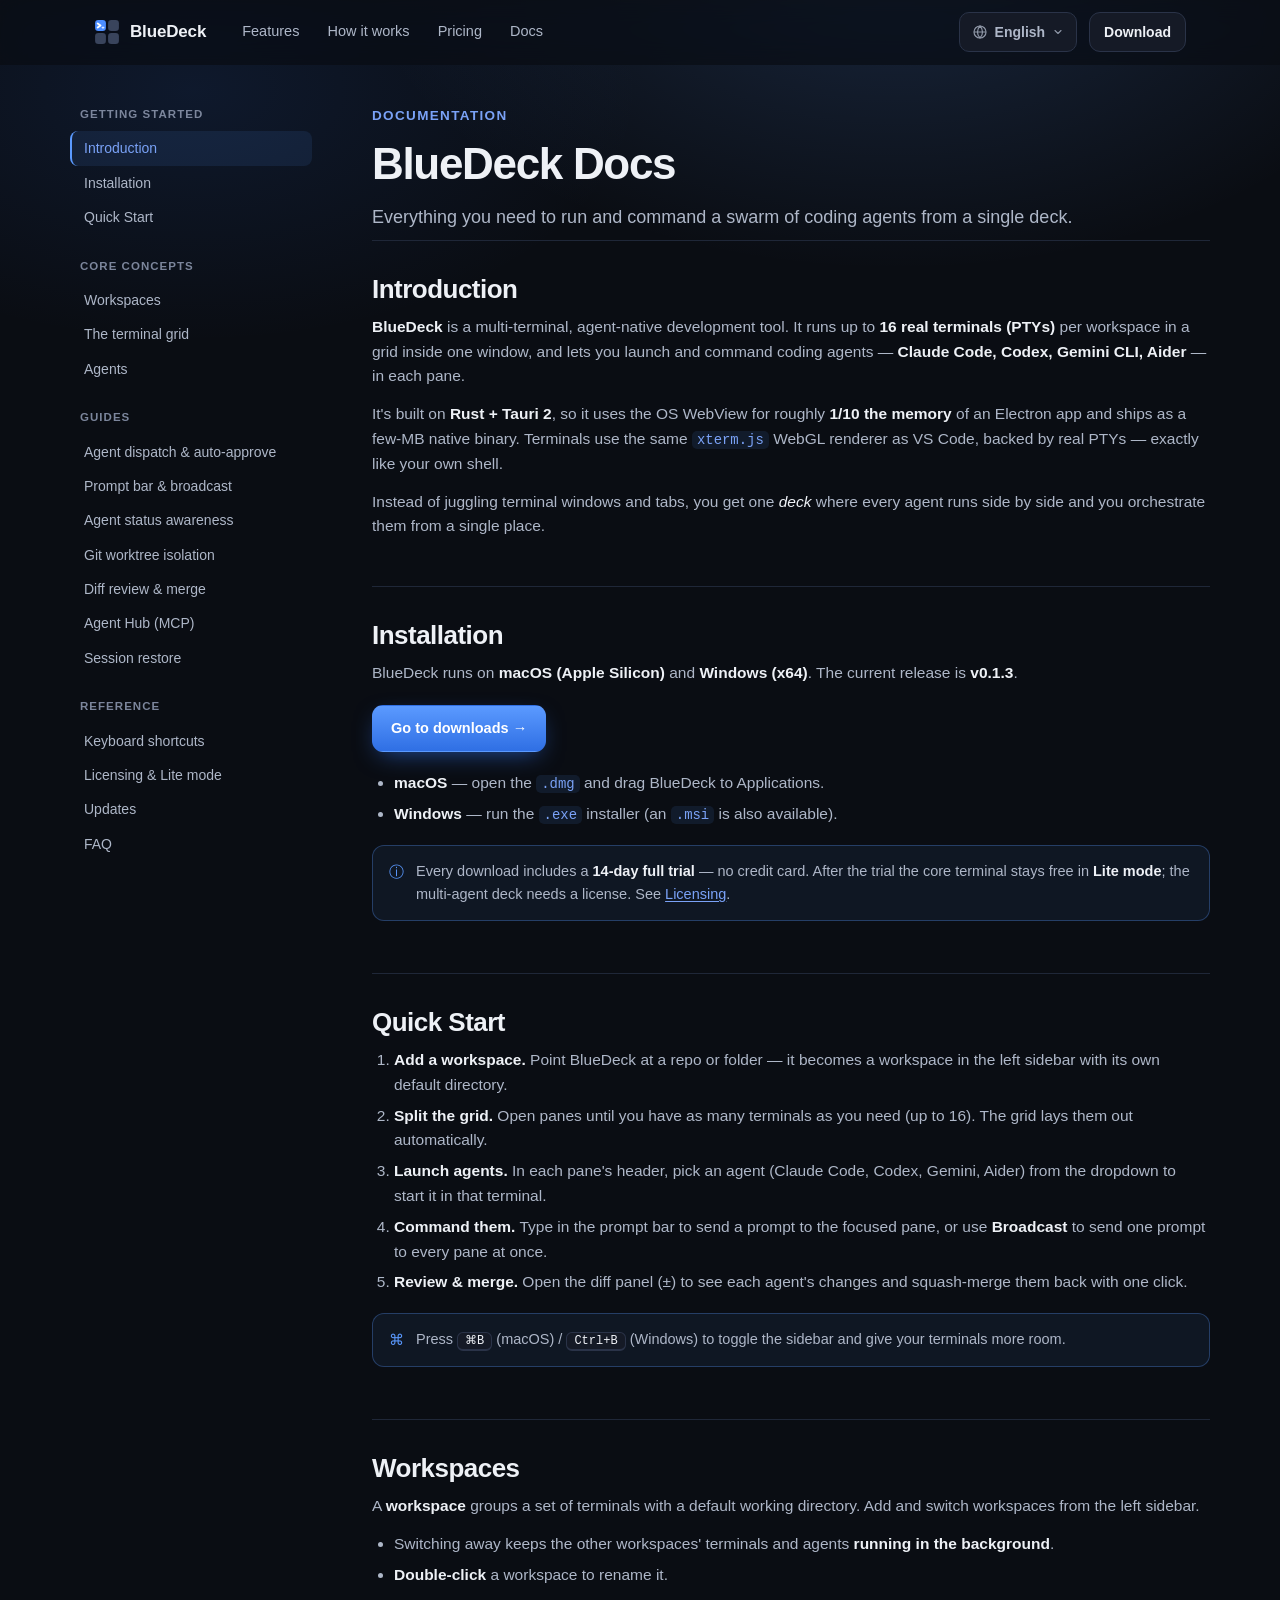
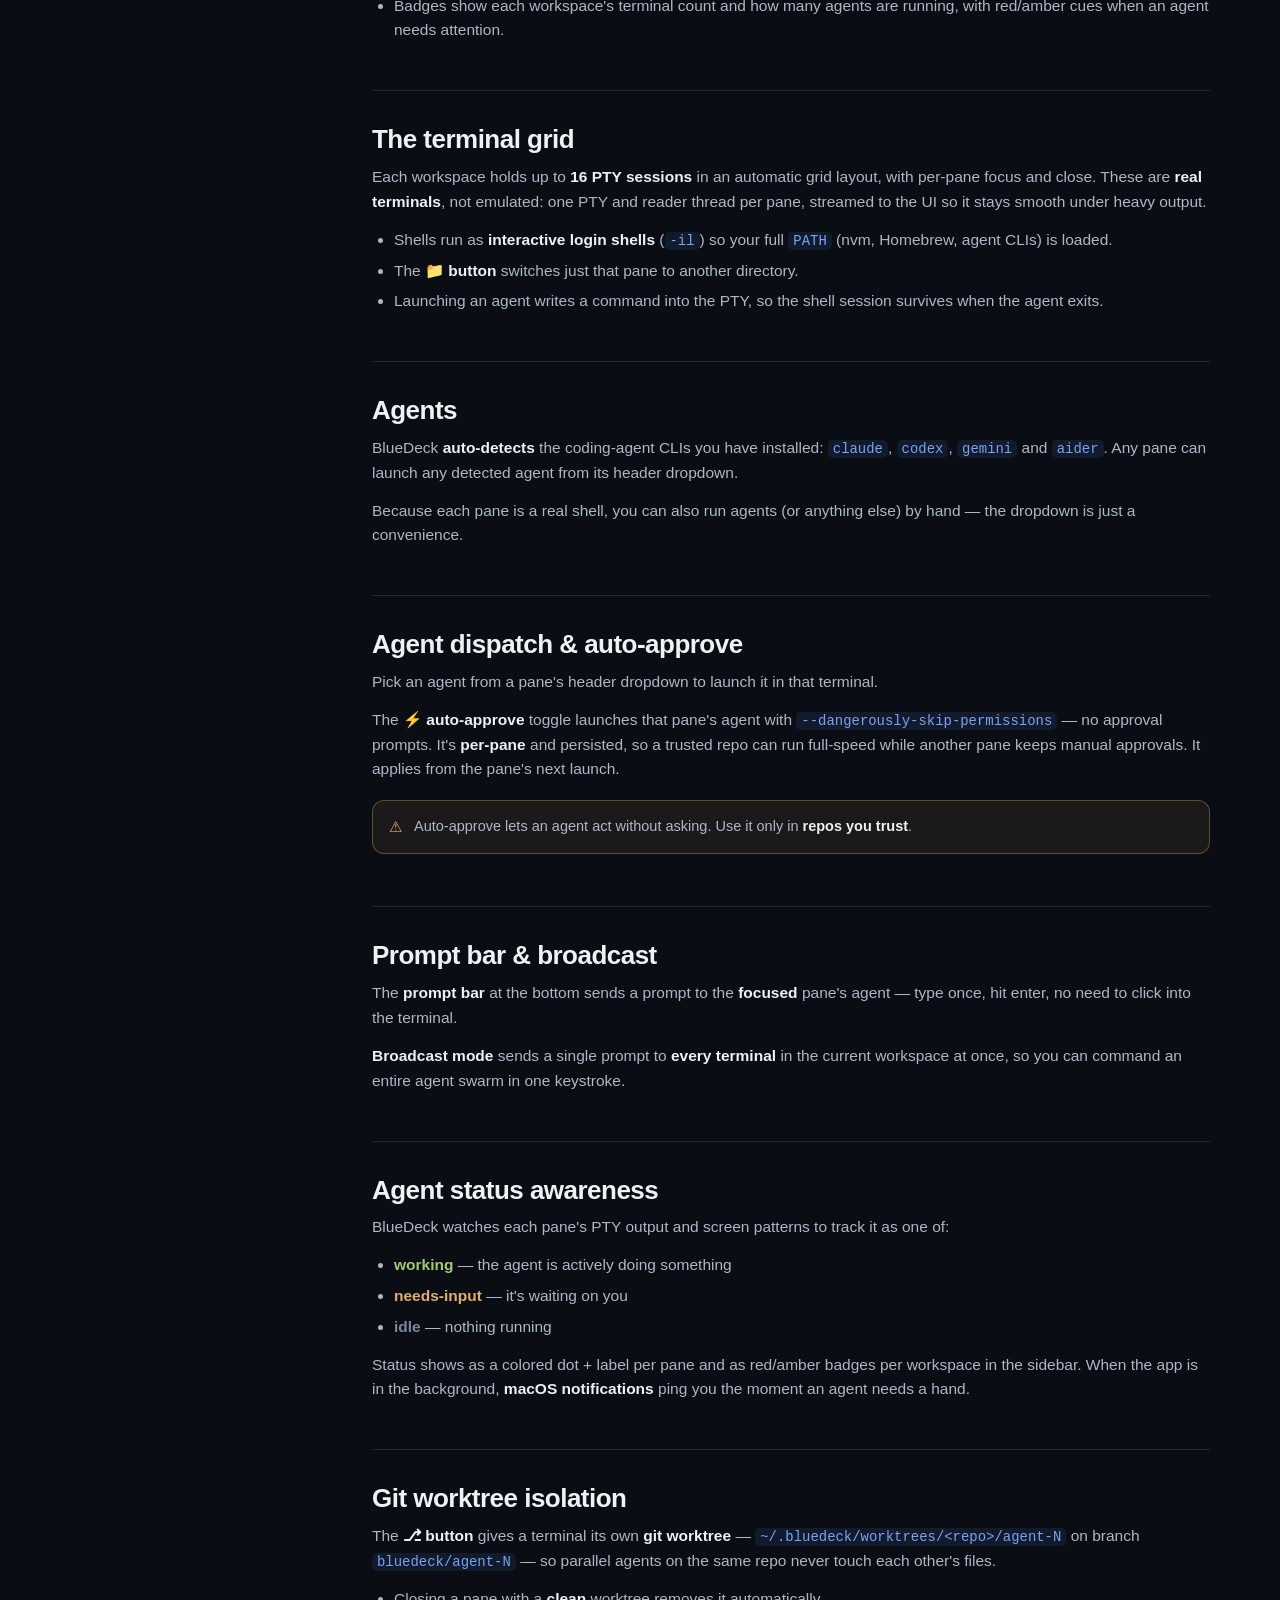
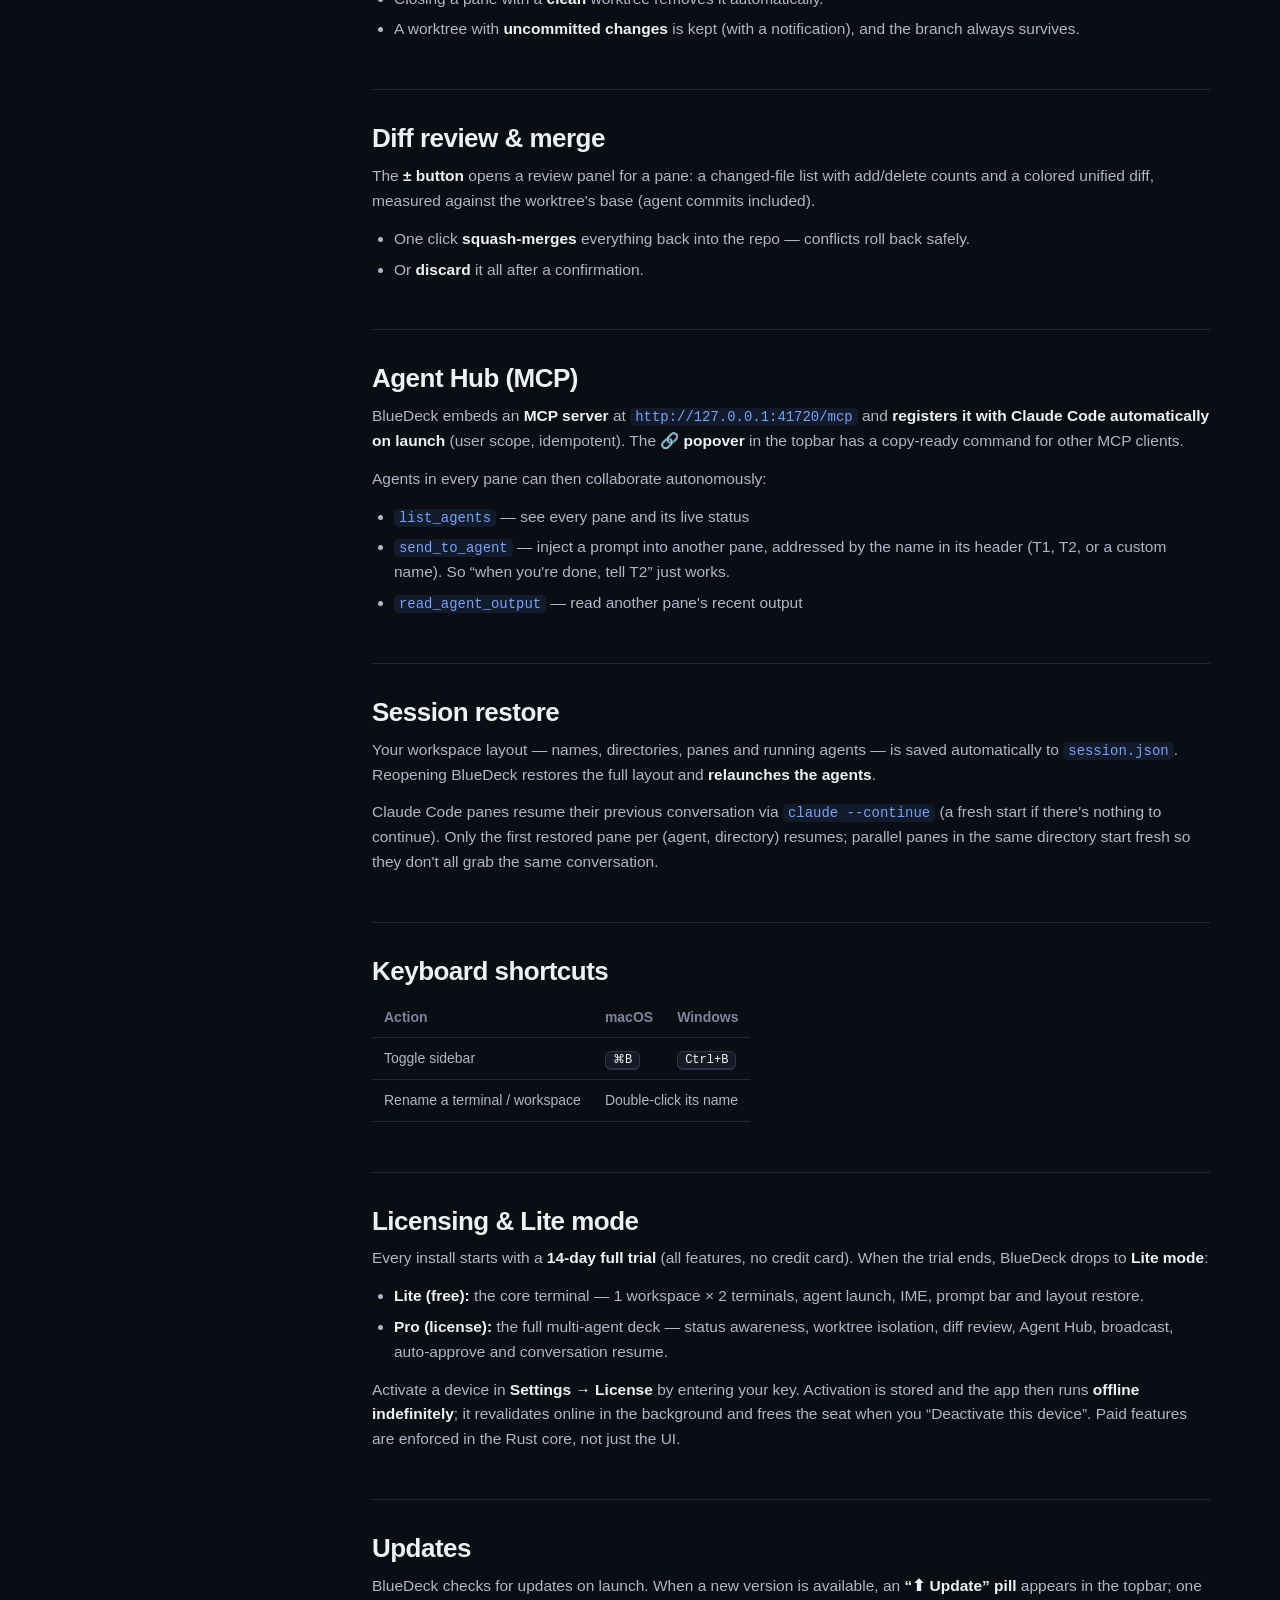
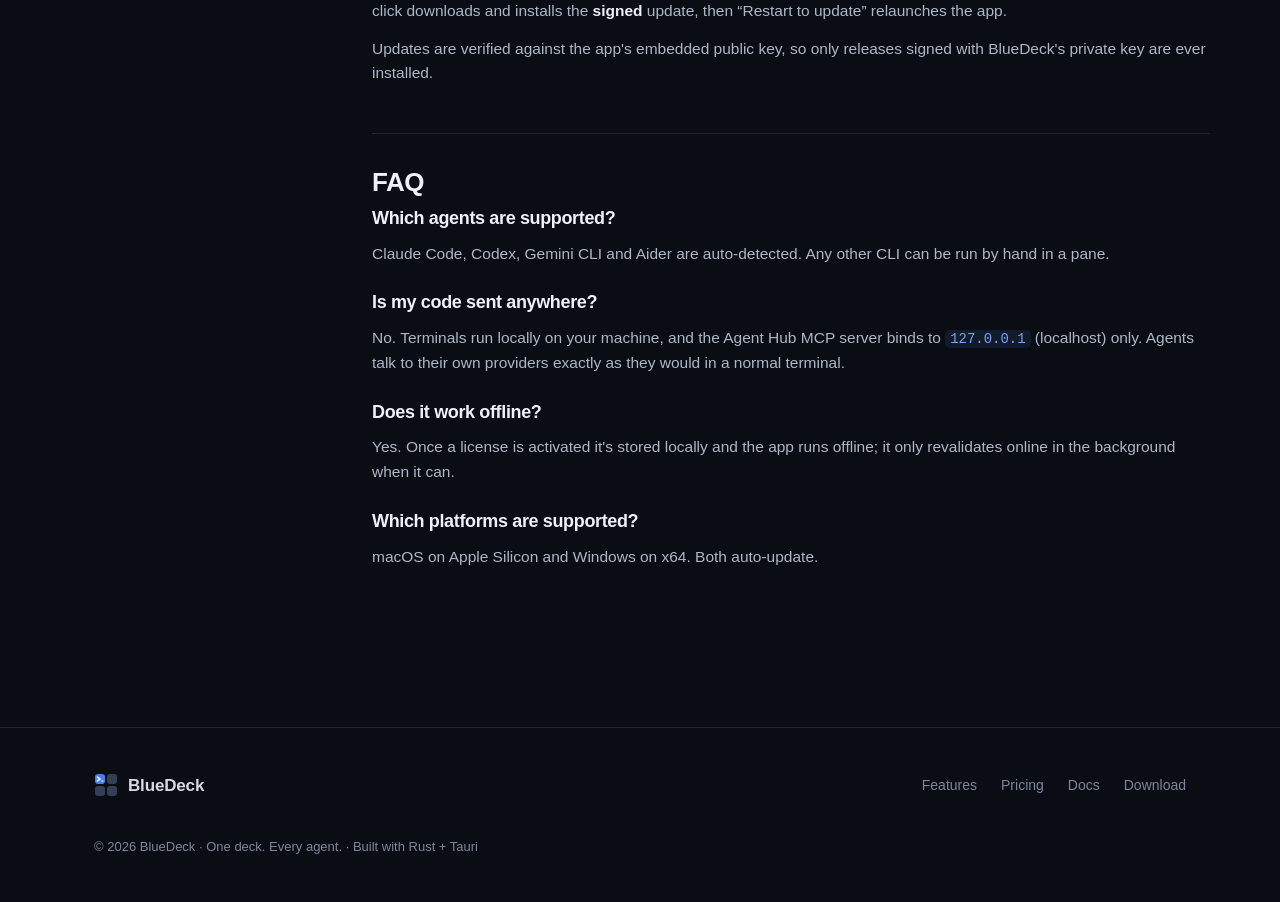
==== docs.html @ 5f0196dd "SEO + GEO: meta, Open Graph/Twitter, JSON-LD, sitemap, robots, llms.txt - Full meta on every page: c" ====
<!doctype html>
<html lang="en" data-title-key="docs.meta.title" data-desc-key="docs.meta.desc">
<head>
  <meta charset="utf-8" />
  <meta name="viewport" content="width=device-width, initial-scale=1" />
  <title>BlueDeck Docs — Install, agents, Agent Hub (MCP), worktrees & more</title>
  <meta name="description" content="BlueDeck documentation: installation, workspaces, the terminal grid, agents, Agent Hub (MCP), git worktree isolation, diff review, keyboard shortcuts, licensing and updates." />
  <meta name="keywords" content="BlueDeck docs, BlueDeck documentation, Agent Hub, MCP server, git worktree, Claude Code, Codex, Gemini CLI, Aider, terminal grid, auto-approve" />
  <meta name="robots" content="index, follow, max-image-preview:large" />
  <link rel="canonical" href="https://cslim0527.github.io/bluedeck-site/docs.html" />
  <meta name="theme-color" content="#0a0d13" />
  <link rel="icon" href="favicon.svg" type="image/svg+xml" />
  <link rel="apple-touch-icon" href="favicon.svg" />

  <!-- Open Graph -->
  <meta property="og:type" content="article" />
  <meta property="og:site_name" content="BlueDeck" />
  <meta property="og:url" content="https://cslim0527.github.io/bluedeck-site/docs.html" />
  <meta property="og:title" content="BlueDeck Documentation" />
  <meta property="og:description" content="Install BlueDeck and learn workspaces, the terminal grid, agents, Agent Hub (MCP), worktree isolation, diff review, licensing and updates." />
  <meta property="og:image" content="https://cslim0527.github.io/bluedeck-site/og.png" />
  <meta property="og:image:width" content="1200" />
  <meta property="og:image:height" content="630" />
  <meta property="og:image:alt" content="BlueDeck — One deck. Every agent." />
  <meta property="og:locale" content="en_US" />
  <meta property="og:locale:alternate" content="ko_KR" />

  <!-- Twitter -->
  <meta name="twitter:card" content="summary_large_image" />
  <meta name="twitter:title" content="BlueDeck Documentation" />
  <meta name="twitter:description" content="Install BlueDeck and learn workspaces, agents, Agent Hub (MCP), worktree isolation, diff review, licensing and updates." />
  <meta name="twitter:image" content="https://cslim0527.github.io/bluedeck-site/og.png" />

  <link rel="stylesheet" href="styles.css" />

  <script type="application/ld+json">
  {
    "@context": "https://schema.org",
    "@graph": [
      {
        "@type": "TechArticle",
        "@id": "https://cslim0527.github.io/bluedeck-site/docs.html#article",
        "headline": "BlueDeck Documentation",
        "description": "How to install and use BlueDeck: workspaces, the terminal grid, agents, Agent Hub (MCP), git worktree isolation, diff review, licensing and updates.",
        "url": "https://cslim0527.github.io/bluedeck-site/docs.html",
        "inLanguage": ["en", "ko"],
        "about": { "@type": "SoftwareApplication", "name": "BlueDeck", "operatingSystem": "macOS, Windows", "applicationCategory": "DeveloperApplication" },
        "publisher": { "@type": "Organization", "name": "BlueDeck" }
      },
      {
        "@type": "FAQPage",
        "@id": "https://cslim0527.github.io/bluedeck-site/docs.html#faq",
        "mainEntity": [
          {
            "@type": "Question",
            "name": "Which agents does BlueDeck support?",
            "acceptedAnswer": { "@type": "Answer", "text": "Claude Code, Codex, Gemini CLI and Aider are auto-detected. Any other CLI can be run by hand in a pane." }
          },
          {
            "@type": "Question",
            "name": "Is my code sent anywhere?",
            "acceptedAnswer": { "@type": "Answer", "text": "No. Terminals run locally on your machine, and the Agent Hub MCP server binds to 127.0.0.1 (localhost) only. Agents talk to their own providers exactly as they would in a normal terminal." }
          },
          {
            "@type": "Question",
            "name": "Does BlueDeck work offline?",
            "acceptedAnswer": { "@type": "Answer", "text": "Yes. Once a license is activated it is stored locally and the app runs offline; it only revalidates online in the background when it can." }
          },
          {
            "@type": "Question",
            "name": "Which platforms are supported?",
            "acceptedAnswer": { "@type": "Answer", "text": "macOS on Apple Silicon and Windows on x64. Both auto-update." }
          }
        ]
      }
    ]
  }
  </script>
</head>
<body>
  <div class="bg-glow"></div>

  <header id="hdr">
    <div class="wrap">
      <nav>
        <a class="brand" href="index.html" aria-label="BlueDeck">
          <svg width="26" height="26" viewBox="0 0 24 24" aria-hidden="true">
            <rect x="1" y="1" width="10" height="10" rx="3" fill="#4c8dff"/>
            <path d="M3.4 4.1 6 6 3.4 7.9" stroke="#fff" stroke-width="1.7" stroke-linecap="round" stroke-linejoin="round" fill="none"/>
            <rect x="7" y="7.2" width="2.6" height="1.5" rx="0.75" fill="#d9e7ff"/>
            <rect x="13" y="1" width="10" height="10" rx="3" fill="#39445c"/>
            <rect x="1" y="13" width="10" height="10" rx="3" fill="#39445c"/>
            <rect x="13" y="13" width="10" height="10" rx="3" fill="#39445c"/>
          </svg>
          <span>BlueDeck</span>
        </a>
        <div class="nav-links">
          <a href="index.html#features" data-i18n="nav.features">Features</a>
          <a href="index.html#how" data-i18n="nav.how">How it works</a>
          <a href="index.html#pricing" data-i18n="nav.pricing">Pricing</a>
          <a href="docs.html" data-i18n="nav.docs">Docs</a>
        </div>
        <div class="nav-cta">
          <div class="lang" id="lang">
            <button class="lang-btn" id="langBtn" aria-haspopup="true" aria-expanded="false">
              <svg width="16" height="16" viewBox="0 0 24 24" fill="none"><circle cx="12" cy="12" r="9" stroke="currentColor" stroke-width="1.8"/><path d="M3 12h18M12 3c2.5 2.5 3.8 5.6 3.8 9s-1.3 6.5-3.8 9c-2.5-2.5-3.8-5.6-3.8-9S9.5 5.5 12 3z" stroke="currentColor" stroke-width="1.8"/></svg>
              <span id="langLabel">English</span>
              <svg class="chev" width="12" height="12" viewBox="0 0 24 24" fill="none"><path d="M6 9l6 6 6-6" stroke="currentColor" stroke-width="2.2" stroke-linecap="round" stroke-linejoin="round"/></svg>
            </button>
            <div class="lang-menu" role="menu" id="langMenu">
              <button data-lang="en" role="menuitem">English <svg class="tick" width="15" height="15" viewBox="0 0 24 24" fill="none"><path d="M5 13l4 4L19 7" stroke="currentColor" stroke-width="2.5" stroke-linecap="round" stroke-linejoin="round"/></svg></button>
              <button data-lang="ko" role="menuitem">한국어 <svg class="tick" width="15" height="15" viewBox="0 0 24 24" fill="none"><path d="M5 13l4 4L19 7" stroke="currentColor" stroke-width="2.5" stroke-linecap="round" stroke-linejoin="round"/></svg></button>
            </div>
          </div>
          <a class="btn btn-ghost btn-sm" href="download.html" data-i18n="nav.download">Download</a>
        </div>
      </nav>
    </div>
  </header>

  <main>
    <div class="wrap docs">
      <!-- SIDEBAR -->
      <aside class="docs-side">
        <div class="grp">
          <div class="grp-t" data-i18n="docs.g.start">Getting Started</div>
          <ul>
            <li><a href="#introduction" data-i18n="docs.intro.t">Introduction</a></li>
            <li><a href="#installation" data-i18n="docs.install.t">Installation</a></li>
            <li><a href="#quickstart" data-i18n="docs.quick.t">Quick Start</a></li>
          </ul>
        </div>
        <div class="grp">
          <div class="grp-t" data-i18n="docs.g.concepts">Core Concepts</div>
          <ul>
            <li><a href="#workspaces" data-i18n="docs.ws.t">Workspaces</a></li>
            <li><a href="#grid" data-i18n="docs.grid.t">The terminal grid</a></li>
            <li><a href="#agents" data-i18n="docs.agents.t">Agents</a></li>
          </ul>
        </div>
        <div class="grp">
          <div class="grp-t" data-i18n="docs.g.guides">Guides</div>
          <ul>
            <li><a href="#dispatch" data-i18n="docs.dispatch.t">Agent dispatch & auto-approve</a></li>
            <li><a href="#prompt" data-i18n="docs.prompt.t">Prompt bar & broadcast</a></li>
            <li><a href="#status" data-i18n="docs.status.t">Agent status awareness</a></li>
            <li><a href="#worktree" data-i18n="docs.worktree.t">Git worktree isolation</a></li>
            <li><a href="#diff" data-i18n="docs.diff.t">Diff review & merge</a></li>
            <li><a href="#hub" data-i18n="docs.hub.t">Agent Hub (MCP)</a></li>
            <li><a href="#session" data-i18n="docs.session.t">Session restore</a></li>
          </ul>
        </div>
        <div class="grp">
          <div class="grp-t" data-i18n="docs.g.reference">Reference</div>
          <ul>
            <li><a href="#shortcuts" data-i18n="docs.shortcuts.t">Keyboard shortcuts</a></li>
            <li><a href="#licensing" data-i18n="docs.license.t">Licensing & Lite mode</a></li>
            <li><a href="#updates" data-i18n="docs.updates.t">Updates</a></li>
            <li><a href="#faq" data-i18n="docs.faq.t">FAQ</a></li>
          </ul>
        </div>
      </aside>

      <!-- CONTENT -->
      <div class="docs-main">
        <div class="docs-hero">
          <div class="eyebrow" data-i18n="docs.hero.eyebrow">Documentation</div>
          <h1 data-i18n="docs.hero.t">BlueDeck Docs</h1>
          <p data-i18n="docs.hero.p">Everything you need to run and command a swarm of coding agents from a single deck.</p>
        </div>

        <section class="doc-sec" id="introduction">
          <h2 data-i18n="docs.intro.t">Introduction</h2>
          <div class="doc-body" data-i18n="docs.intro.b"><p><b>BlueDeck</b> is a multi-terminal, agent-native development tool. It runs up to <b>16 real terminals (PTYs)</b> per workspace in a grid inside one window, and lets you launch and command coding agents — <b>Claude Code, Codex, Gemini CLI, Aider</b> — in each pane.</p><p>It's built on <b>Rust + Tauri 2</b>, so it uses the OS WebView for roughly <b>1/10 the memory</b> of an Electron app and ships as a few-MB native binary. Terminals use the same <code>xterm.js</code> WebGL renderer as VS Code, backed by real PTYs — exactly like your own shell.</p><p>Instead of juggling terminal windows and tabs, you get one <em>deck</em> where every agent runs side by side and you orchestrate them from a single place.</p></div>
        </section>
        <section class="doc-sec" id="installation">
          <h2 data-i18n="docs.install.t">Installation</h2>
          <div class="doc-body" data-i18n="docs.install.b"><p>BlueDeck runs on <b>macOS (Apple Silicon)</b> and <b>Windows (x64)</b>. The current release is <b><span class='js-version'>v0.1.3</span></b>.</p><p><a class='btn btn-primary' href='download.html'>Go to downloads →</a></p><ul><li><b>macOS</b> — open the <code>.dmg</code> and drag BlueDeck to Applications.</li><li><b>Windows</b> — run the <code>.exe</code> installer (an <code>.msi</code> is also available).</li></ul><div class='callout'><span class='ci'>ⓘ</span><span>Every download includes a <b>14-day full trial</b> — no credit card. After the trial the core terminal stays free in <b>Lite mode</b>; the multi-agent deck needs a license. See <a href='#licensing'>Licensing</a>.</span></div></div>
        </section>
        <section class="doc-sec" id="quickstart">
          <h2 data-i18n="docs.quick.t">Quick Start</h2>
          <div class="doc-body" data-i18n="docs.quick.b"><ol><li><b>Add a workspace.</b> Point BlueDeck at a repo or folder — it becomes a workspace in the left sidebar with its own default directory.</li><li><b>Split the grid.</b> Open panes until you have as many terminals as you need (up to 16). The grid lays them out automatically.</li><li><b>Launch agents.</b> In each pane's header, pick an agent (Claude Code, Codex, Gemini, Aider) from the dropdown to start it in that terminal.</li><li><b>Command them.</b> Type in the prompt bar to send a prompt to the focused pane, or use <b>Broadcast</b> to send one prompt to every pane at once.</li><li><b>Review &amp; merge.</b> Open the diff panel (±) to see each agent's changes and squash-merge them back with one click.</li></ol><div class='callout'><span class='ci'>⌘</span><span>Press <kbd>⌘B</kbd> (macOS) / <kbd>Ctrl+B</kbd> (Windows) to toggle the sidebar and give your terminals more room.</span></div></div>
        </section>

        <section class="doc-sec" id="workspaces">
          <h2 data-i18n="docs.ws.t">Workspaces</h2>
          <div class="doc-body" data-i18n="docs.ws.b"><p>A <b>workspace</b> groups a set of terminals with a default working directory. Add and switch workspaces from the left sidebar.</p><ul><li>Switching away keeps the other workspaces' terminals and agents <b>running in the background</b>.</li><li><b>Double-click</b> a workspace to rename it.</li><li>Badges show each workspace's terminal count and how many agents are running, with red/amber cues when an agent needs attention.</li></ul></div>
        </section>
        <section class="doc-sec" id="grid">
          <h2 data-i18n="docs.grid.t">The terminal grid</h2>
          <div class="doc-body" data-i18n="docs.grid.b"><p>Each workspace holds up to <b>16 PTY sessions</b> in an automatic grid layout, with per-pane focus and close. These are <b>real terminals</b>, not emulated: one PTY and reader thread per pane, streamed to the UI so it stays smooth under heavy output.</p><ul><li>Shells run as <b>interactive login shells</b> (<code>-il</code>) so your full <code>PATH</code> (nvm, Homebrew, agent CLIs) is loaded.</li><li>The <b>📁 button</b> switches just that pane to another directory.</li><li>Launching an agent writes a command into the PTY, so the shell session survives when the agent exits.</li></ul></div>
        </section>
        <section class="doc-sec" id="agents">
          <h2 data-i18n="docs.agents.t">Agents</h2>
          <div class="doc-body" data-i18n="docs.agents.b"><p>BlueDeck <b>auto-detects</b> the coding-agent CLIs you have installed: <code>claude</code>, <code>codex</code>, <code>gemini</code> and <code>aider</code>. Any pane can launch any detected agent from its header dropdown.</p><p>Because each pane is a real shell, you can also run agents (or anything else) by hand — the dropdown is just a convenience.</p></div>
        </section>

        <section class="doc-sec" id="dispatch">
          <h2 data-i18n="docs.dispatch.t">Agent dispatch & auto-approve</h2>
          <div class="doc-body" data-i18n="docs.dispatch.b"><p>Pick an agent from a pane's header dropdown to launch it in that terminal.</p><p>The <b>⚡ auto-approve</b> toggle launches that pane's agent with <code>--dangerously-skip-permissions</code> — no approval prompts. It's <b>per-pane</b> and persisted, so a trusted repo can run full-speed while another pane keeps manual approvals. It applies from the pane's next launch.</p><div class='callout warn'><span class='ci'>⚠</span><span>Auto-approve lets an agent act without asking. Use it only in <b>repos you trust</b>.</span></div></div>
        </section>
        <section class="doc-sec" id="prompt">
          <h2 data-i18n="docs.prompt.t">Prompt bar & broadcast</h2>
          <div class="doc-body" data-i18n="docs.prompt.b"><p>The <b>prompt bar</b> at the bottom sends a prompt to the <b>focused</b> pane's agent — type once, hit enter, no need to click into the terminal.</p><p><b>Broadcast mode</b> sends a single prompt to <b>every terminal</b> in the current workspace at once, so you can command an entire agent swarm in one keystroke.</p></div>
        </section>
        <section class="doc-sec" id="status">
          <h2 data-i18n="docs.status.t">Agent status awareness</h2>
          <div class="doc-body" data-i18n="docs.status.b"><p>BlueDeck watches each pane's PTY output and screen patterns to track it as one of:</p><ul><li><b style='color:var(--green)'>working</b> — the agent is actively doing something</li><li><b style='color:var(--amber)'>needs-input</b> — it's waiting on you</li><li><b style='color:var(--ink-3)'>idle</b> — nothing running</li></ul><p>Status shows as a colored dot + label per pane and as red/amber badges per workspace in the sidebar. When the app is in the background, <b>macOS notifications</b> ping you the moment an agent needs a hand.</p></div>
        </section>
        <section class="doc-sec" id="worktree">
          <h2 data-i18n="docs.worktree.t">Git worktree isolation</h2>
          <div class="doc-body" data-i18n="docs.worktree.b"><p>The <b>⎇ button</b> gives a terminal its own <b>git worktree</b> — <code>~/.bluedeck/worktrees/&lt;repo&gt;/agent-N</code> on branch <code>bluedeck/agent-N</code> — so parallel agents on the same repo never touch each other's files.</p><ul><li>Closing a pane with a <b>clean</b> worktree removes it automatically.</li><li>A worktree with <b>uncommitted changes</b> is kept (with a notification), and the branch always survives.</li></ul></div>
        </section>
        <section class="doc-sec" id="diff">
          <h2 data-i18n="docs.diff.t">Diff review & merge</h2>
          <div class="doc-body" data-i18n="docs.diff.b"><p>The <b>± button</b> opens a review panel for a pane: a changed-file list with add/delete counts and a colored unified diff, measured against the worktree's base (agent commits included).</p><ul><li>One click <b>squash-merges</b> everything back into the repo — conflicts roll back safely.</li><li>Or <b>discard</b> it all after a confirmation.</li></ul></div>
        </section>
        <section class="doc-sec" id="hub">
          <h2 data-i18n="docs.hub.t">Agent Hub (MCP)</h2>
          <div class="doc-body" data-i18n="docs.hub.b"><p>BlueDeck embeds an <b>MCP server</b> at <code>http://127.0.0.1:41720/mcp</code> and <b>registers it with Claude Code automatically on launch</b> (user scope, idempotent). The <b>🔗 popover</b> in the topbar has a copy-ready command for other MCP clients.</p><p>Agents in every pane can then collaborate autonomously:</p><ul><li><code>list_agents</code> — see every pane and its live status</li><li><code>send_to_agent</code> — inject a prompt into another pane, addressed by the name in its header (T1, T2, or a custom name). So &ldquo;when you're done, tell T2&rdquo; just works.</li><li><code>read_agent_output</code> — read another pane's recent output</li></ul></div>
        </section>
        <section class="doc-sec" id="session">
          <h2 data-i18n="docs.session.t">Session restore</h2>
          <div class="doc-body" data-i18n="docs.session.b"><p>Your workspace layout — names, directories, panes and running agents — is saved automatically to <code>session.json</code>. Reopening BlueDeck restores the full layout and <b>relaunches the agents</b>.</p><p>Claude Code panes resume their previous conversation via <code>claude --continue</code> (a fresh start if there's nothing to continue). Only the first restored pane per (agent, directory) resumes; parallel panes in the same directory start fresh so they don't all grab the same conversation.</p></div>
        </section>

        <section class="doc-sec" id="shortcuts">
          <h2 data-i18n="docs.shortcuts.t">Keyboard shortcuts</h2>
          <div class="doc-body" data-i18n="docs.shortcuts.b"><table><thead><tr><th>Action</th><th>macOS</th><th>Windows</th></tr></thead><tbody><tr><td>Toggle sidebar</td><td><kbd>⌘B</kbd></td><td><kbd>Ctrl+B</kbd></td></tr><tr><td>Rename a terminal / workspace</td><td colspan='2'>Double-click its name</td></tr></tbody></table></div>
        </section>
        <section class="doc-sec" id="licensing">
          <h2 data-i18n="docs.license.t">Licensing & Lite mode</h2>
          <div class="doc-body" data-i18n="docs.license.b"><p>Every install starts with a <b>14-day full trial</b> (all features, no credit card). When the trial ends, BlueDeck drops to <b>Lite mode</b>:</p><ul><li><b>Lite (free):</b> the core terminal — 1 workspace × 2 terminals, agent launch, IME, prompt bar and layout restore.</li><li><b>Pro (license):</b> the full multi-agent deck — status awareness, worktree isolation, diff review, Agent Hub, broadcast, auto-approve and conversation resume.</li></ul><p>Activate a device in <b>Settings → License</b> by entering your key. Activation is stored and the app then runs <b>offline indefinitely</b>; it revalidates online in the background and frees the seat when you &ldquo;Deactivate this device&rdquo;. Paid features are enforced in the Rust core, not just the UI.</p></div>
        </section>
        <section class="doc-sec" id="updates">
          <h2 data-i18n="docs.updates.t">Updates</h2>
          <div class="doc-body" data-i18n="docs.updates.b"><p>BlueDeck checks for updates on launch. When a new version is available, an <b>&ldquo;⬆ Update&rdquo; pill</b> appears in the topbar; one click downloads and installs the <b>signed</b> update, then &ldquo;Restart to update&rdquo; relaunches the app.</p><p>Updates are verified against the app's embedded public key, so only releases signed with BlueDeck's private key are ever installed.</p></div>
        </section>
        <section class="doc-sec" id="faq">
          <h2 data-i18n="docs.faq.t">FAQ</h2>
          <div class="doc-body" data-i18n="docs.faq.b"><h3>Which agents are supported?</h3><p>Claude Code, Codex, Gemini CLI and Aider are auto-detected. Any other CLI can be run by hand in a pane.</p><h3>Is my code sent anywhere?</h3><p>No. Terminals run locally on your machine, and the Agent Hub MCP server binds to <code>127.0.0.1</code> (localhost) only. Agents talk to their own providers exactly as they would in a normal terminal.</p><h3>Does it work offline?</h3><p>Yes. Once a license is activated it's stored locally and the app runs offline; it only revalidates online in the background when it can.</p><h3>Which platforms are supported?</h3><p>macOS on Apple Silicon and Windows on x64. Both auto-update.</p></div>
        </section>
      </div>
    </div>
  </main>

  <footer>
    <div class="wrap">
      <div class="foot">
        <a class="brand" href="index.html">
          <svg width="24" height="24" viewBox="0 0 24 24" aria-hidden="true">
            <rect x="1" y="1" width="10" height="10" rx="3" fill="#4c8dff"/>
            <path d="M3.4 4.1 6 6 3.4 7.9" stroke="#fff" stroke-width="1.7" stroke-linecap="round" stroke-linejoin="round" fill="none"/>
            <rect x="7" y="7.2" width="2.6" height="1.5" rx="0.75" fill="#d9e7ff"/>
            <rect x="13" y="1" width="10" height="10" rx="3" fill="#39445c"/>
            <rect x="1" y="13" width="10" height="10" rx="3" fill="#39445c"/>
            <rect x="13" y="13" width="10" height="10" rx="3" fill="#39445c"/>
          </svg>
          <span>BlueDeck</span>
        </a>
        <div class="foot-links">
          <a href="index.html#features" data-i18n="nav.features">Features</a>
          <a href="index.html#pricing" data-i18n="nav.pricing">Pricing</a>
          <a href="docs.html" data-i18n="nav.docs">Docs</a>
          <a href="download.html" data-i18n="nav.download">Download</a>
        </div>
        <div class="foot-copy">© 2026 BlueDeck · One deck. Every agent. · Built with Rust + Tauri</div>
      </div>
    </div>
  </footer>

  <script src="docs-i18n.js"></script>
  <script src="i18n.js"></script>
  <script src="release.js"></script>
  <script src="docs.js"></script>
</body>
</html>
---- styles.css ----
:root {
  --bg: #0a0d13;
  --bg-2: #0d1017;
  --panel: #10141d;
  --panel-2: #151a26;
  --line: #1f2738;
  --line-2: #2a3348;
  --ink: #eef1f6;
  --ink-2: #aeb7c8;
  --ink-3: #7c869c;
  --blue: #5b9aff;
  --blue-2: #2f6fe4;
  --blue-ink: #7aa2f7;
  --green: #9ece6a;
  --amber: #e0af68;
  --red: #f7768e;
  --radius: 16px;
  --maxw: 1140px;
  --shadow: 0 24px 60px -20px rgba(0,0,0,.7);
  --font: -apple-system, BlinkMacSystemFont, "Segoe UI", Roboto, "Helvetica Neue", "Apple SD Gothic Neo", "Malgun Gothic", sans-serif;
  --mono: ui-monospace, SFMono-Regular, "SF Mono", Menlo, Consolas, "Liberation Mono", monospace;
}
* { box-sizing: border-box; }
html { scroll-behavior: smooth; }
body {
  margin: 0;
  font-family: var(--font);
  color: var(--ink);
  background: var(--bg);
  line-height: 1.6;
  -webkit-font-smoothing: antialiased;
  text-rendering: optimizeLegibility;
  overflow-x: hidden;
}
a { color: inherit; text-decoration: none; }
h1, h2, h3 { line-height: 1.15; letter-spacing: -0.02em; margin: 0; font-weight: 700; }
p { margin: 0; }
.wrap { max-width: var(--maxw); margin: 0 auto; padding: 0 24px; }

/* ── background glow ── */
.bg-glow {
  position: fixed; inset: 0; z-index: -1; pointer-events: none;
  background:
    radial-gradient(60% 50% at 70% -5%, rgba(91,154,255,.18), transparent 70%),
    radial-gradient(50% 40% at 15% 10%, rgba(47,111,228,.12), transparent 70%),
    var(--bg);
}

/* ── nav ── */
header {
  position: sticky; top: 0; z-index: 50;
  backdrop-filter: saturate(150%) blur(12px);
  background: rgba(10,13,19,.72);
  border-bottom: 1px solid transparent;
  transition: border-color .3s;
}
header.scrolled { border-bottom-color: var(--line); }
nav { display: flex; align-items: center; gap: 24px; height: 64px; }
.brand { display: flex; align-items: center; gap: 10px; font-weight: 700; letter-spacing: -.01em; }
.brand span { font-size: 17px; }
.nav-links { display: flex; gap: 28px; margin-left: 12px; }
.nav-links a { color: var(--ink-2); font-size: 14.5px; font-weight: 500; transition: color .2s; }
.nav-links a:hover { color: var(--ink); }
.nav-cta { margin-left: auto; display: flex; align-items: center; gap: 12px; }

/* ── language switcher ── */
.lang { position: relative; }
.lang-btn {
  display: inline-flex; align-items: center; gap: 7px;
  padding: 8px 12px; border-radius: 10px; cursor: pointer;
  background: var(--panel-2); border: 1px solid var(--line-2);
  color: var(--ink-2); font: inherit; font-size: 14px; font-weight: 600;
  transition: border-color .2s, color .2s;
}
.lang-btn:hover { border-color: var(--blue); color: var(--ink); }
.lang-btn svg { opacity: .8; }
.lang-btn .chev { transition: transform .2s; }
.lang.open .lang-btn .chev { transform: rotate(180deg); }
.lang-menu {
  position: absolute; right: 0; top: calc(100% + 8px);
  background: var(--panel-2); border: 1px solid var(--line-2); border-radius: 12px;
  padding: 6px; min-width: 148px; box-shadow: var(--shadow);
  display: none; flex-direction: column; gap: 2px; z-index: 60;
}
.lang.open .lang-menu { display: flex; }
.lang-menu button {
  display: flex; align-items: center; gap: 9px; width: 100%;
  padding: 9px 11px; border-radius: 8px; cursor: pointer;
  background: transparent; border: 0; color: var(--ink-2);
  font: inherit; font-size: 14px; text-align: left; transition: background .15s, color .15s;
}
.lang-menu button:hover { background: rgba(91,154,255,.1); color: var(--ink); }
.lang-menu button[aria-current="true"] { color: var(--blue-ink); font-weight: 600; }
.lang-menu button .tick { margin-left: auto; opacity: 0; }
.lang-menu button[aria-current="true"] .tick { opacity: 1; }

.btn {
  display: inline-flex; align-items: center; gap: 8px;
  padding: 11px 18px; border-radius: 11px;
  font-weight: 600; font-size: 14.5px; cursor: pointer;
  border: 1px solid transparent; transition: transform .15s, background .2s, border-color .2s;
  white-space: nowrap;
}
.btn:active { transform: translateY(1px); }
.btn-primary {
  background: linear-gradient(180deg, var(--blue), var(--blue-2));
  color: #fff; box-shadow: 0 8px 24px -8px rgba(47,111,228,.7);
}
.btn-primary:hover { filter: brightness(1.08); }
.btn-ghost { background: var(--panel-2); color: var(--ink); border-color: var(--line-2); }
.btn-ghost:hover { border-color: var(--blue); }
.btn-sm { padding: 8px 14px; font-size: 14px; }

/* ── hero ── */
.hero { padding: 88px 0 40px; }
.badge {
  display: inline-flex; align-items: center; gap: 8px;
  padding: 6px 13px; border-radius: 999px;
  background: rgba(91,154,255,.1); border: 1px solid rgba(91,154,255,.25);
  color: var(--blue-ink); font-size: 13px; font-weight: 600;
  margin-bottom: 26px;
}
.badge .dot { width: 7px; height: 7px; border-radius: 50%; background: var(--green); box-shadow: 0 0 10px var(--green); }
.hero h1 {
  font-size: clamp(40px, 6.5vw, 76px); font-weight: 800; letter-spacing: -0.035em;
  background: linear-gradient(180deg, #fff 30%, #b9c4da);
  -webkit-background-clip: text; background-clip: text; color: transparent;
}
.hero .lede {
  font-size: clamp(17px, 2.2vw, 21px); color: var(--ink-2);
  max-width: 620px; margin: 22px 0 34px;
}
.hero .lede b { color: var(--ink); font-weight: 600; }
.hero-cta { display: flex; flex-wrap: wrap; gap: 14px; align-items: center; }
.hero-note { color: var(--ink-3); font-size: 13.5px; margin-top: 16px; }
.hero-note b { color: var(--ink-2); }

/* ── terminal deck mockup ── */
.deck-frame {
  margin-top: 60px;
  border-radius: 18px; border: 1px solid var(--line-2);
  background: linear-gradient(180deg, #11151f, #0b0e15);
  box-shadow: var(--shadow); overflow: hidden;
}
.deck-top {
  display: flex; align-items: center; gap: 14px;
  padding: 12px 16px; border-bottom: 1px solid var(--line);
  background: rgba(255,255,255,.02);
}
.lights { display: flex; gap: 8px; }
.lights i { width: 12px; height: 12px; border-radius: 50%; display: block; }
.lights i:nth-child(1){ background:#ff5f57; }
.lights i:nth-child(2){ background:#febc2e; }
.lights i:nth-child(3){ background:#28c840; }
.deck-title { color: var(--ink-3); font-size: 13px; font-family: var(--mono); }
.deck-pills { margin-left: auto; display: flex; gap: 8px; }
.deck-pill { font-size: 11.5px; padding: 4px 9px; border-radius: 7px; background: var(--panel-2); color: var(--ink-2); border: 1px solid var(--line); }

.deck-body { display: flex; }
.deck-side {
  width: 168px; flex-shrink: 0; border-right: 1px solid var(--line);
  padding: 14px 12px; background: rgba(0,0,0,.15);
}
.ws {
  display: flex; align-items: center; gap: 8px; padding: 8px 10px;
  border-radius: 9px; font-size: 13px; color: var(--ink-2); margin-bottom: 4px;
}
.ws.active { background: rgba(91,154,255,.12); color: var(--ink); }
.ws .wsdot { width: 8px; height: 8px; border-radius: 50%; background: var(--line-2); }
.ws.active .wsdot { background: var(--blue); box-shadow: 0 0 8px var(--blue); }
.ws .wsbadge { margin-left: auto; font-size: 10.5px; background: rgba(158,206,106,.15); color: var(--green); padding: 1px 6px; border-radius: 6px; }

.grid {
  flex: 1; display: grid; grid-template-columns: 1fr 1fr; gap: 1px;
  background: var(--line); min-height: 340px;
}
.pane { background: #0b0e15; padding: 12px 14px; display: flex; flex-direction: column; gap: 8px; min-width: 0; }
.pane-head { display: flex; align-items: center; gap: 8px; font-size: 12px; }
.pane-name { font-family: var(--mono); color: var(--ink-2); }
.st { display: inline-flex; align-items: center; gap: 5px; font-size: 11px; margin-left: auto; }
.st .d { width: 7px; height: 7px; border-radius: 50%; }
.st.work .d { background: var(--green); box-shadow: 0 0 8px var(--green); animation: pulse 1.4s infinite; }
.st.work { color: var(--green); }
.st.need .d { background: var(--amber); box-shadow: 0 0 8px var(--amber); }
.st.need { color: var(--amber); }
.st.idle .d { background: var(--ink-3); }
.st.idle { color: var(--ink-3); }
@keyframes pulse { 0%,100%{opacity:1} 50%{opacity:.4} }
.term { font-family: var(--mono); font-size: 11.5px; line-height: 1.7; color: var(--ink-2); overflow: hidden; }
.term .pr { color: var(--blue-ink); }
.term .ok { color: var(--green); }
.term .dim { color: var(--ink-3); }
.caret { display:inline-block; width:7px; height:14px; background:var(--blue); vertical-align:-2px; animation: blink 1s steps(1) infinite; }
@keyframes blink { 50%{opacity:0} }

/* ── logos strip ── */
.agents-strip { padding: 42px 0 8px; text-align: center; }
.agents-strip .k { color: var(--ink-3); font-size: 13px; text-transform: uppercase; letter-spacing: .12em; margin-bottom: 18px; }
.agents-row { display: flex; flex-wrap: wrap; justify-content: center; gap: 14px 20px; }
.agent-chip {
  display: inline-flex; align-items: center; gap: 9px;
  padding: 9px 16px; border-radius: 11px; background: var(--panel);
  border: 1px solid var(--line); color: var(--ink); font-weight: 600; font-size: 15px;
}
.agent-chip .ic { width: 9px; height: 9px; border-radius: 3px; }

/* ── sections ── */
section { padding: 96px 0; }
.sec-head { max-width: 680px; margin-bottom: 52px; }
.eyebrow { color: var(--blue-ink); font-weight: 700; font-size: 13.5px; text-transform: uppercase; letter-spacing: .1em; margin-bottom: 14px; }
.sec-head h2 { font-size: clamp(30px, 4vw, 44px); font-weight: 800; letter-spacing: -.03em; }
.sec-head p { color: var(--ink-2); font-size: 18px; margin-top: 16px; }

/* ── feature grid ── */
.features { display: grid; grid-template-columns: repeat(3, 1fr); gap: 18px; }
.card {
  background: linear-gradient(180deg, var(--panel), var(--bg-2));
  border: 1px solid var(--line); border-radius: var(--radius);
  padding: 26px; transition: transform .2s, border-color .2s;
}
.card:hover { transform: translateY(-3px); border-color: var(--line-2); }
.card.wide { grid-column: span 2; }
.card .ficon {
  width: 42px; height: 42px; border-radius: 11px; display: grid; place-items: center;
  background: rgba(91,154,255,.12); border: 1px solid rgba(91,154,255,.22);
  margin-bottom: 18px; color: var(--blue);
}
.card h3 { font-size: 18px; margin-bottom: 9px; }
.card p { color: var(--ink-2); font-size: 14.5px; }
.card code { font-family: var(--mono); font-size: .88em; color: var(--blue-ink); background: rgba(91,154,255,.1); padding: 1px 5px; border-radius: 5px; }

/* ── how it works ── */
.steps { display: grid; grid-template-columns: repeat(3,1fr); gap: 20px; }
.step { position: relative; padding: 28px; border: 1px solid var(--line); border-radius: var(--radius); background: var(--panel); }
.step .n {
  font-family: var(--mono); font-size: 13px; font-weight: 700; color: var(--blue-ink);
  width: 30px; height: 30px; border-radius: 8px; display: grid; place-items: center;
  background: rgba(91,154,255,.1); border: 1px solid rgba(91,154,255,.25); margin-bottom: 16px;
}
.step h3 { font-size: 17px; margin-bottom: 8px; }
.step p { color: var(--ink-2); font-size: 14.5px; }

/* ── stats ── */
.stats { display: grid; grid-template-columns: repeat(4,1fr); gap: 20px; text-align: center;
  border: 1px solid var(--line); border-radius: var(--radius); background: var(--panel); padding: 40px 20px; }
.stat .num { font-size: clamp(30px,4vw,44px); font-weight: 800; letter-spacing: -.03em;
  background: linear-gradient(180deg,var(--blue),var(--blue-ink)); -webkit-background-clip:text; background-clip:text; color:transparent; }
.stat .lbl { color: var(--ink-2); font-size: 14px; margin-top: 6px; }

/* ── pricing ── */
.plans { display: grid; grid-template-columns: repeat(2,1fr); gap: 22px; max-width: 860px; margin: 0 auto; }
.plan {
  border: 1px solid var(--line); border-radius: var(--radius); padding: 34px; background: var(--panel);
  display: flex; flex-direction: column;
}
.plan.pro { border-color: rgba(91,154,255,.5); background: linear-gradient(180deg, rgba(47,111,228,.09), var(--panel)); box-shadow: 0 20px 50px -24px rgba(47,111,228,.5); }
.plan .ptag { font-size: 13px; font-weight: 700; letter-spacing: .06em; text-transform: uppercase; color: var(--ink-3); }
.plan.pro .ptag { color: var(--blue-ink); }
.plan .price { font-size: 40px; font-weight: 800; letter-spacing: -.03em; margin: 14px 0 4px; }
.plan .price small { font-size: 15px; font-weight: 500; color: var(--ink-3); }
.plan .psub { color: var(--ink-2); font-size: 14.5px; min-height: 42px; }
.plan ul { list-style: none; padding: 0; margin: 24px 0 28px; display: grid; gap: 12px; }
.plan li { display: flex; gap: 11px; align-items: flex-start; font-size: 14.5px; color: var(--ink); }
.plan li svg { flex-shrink: 0; margin-top: 3px; }
.plan .btn { width: 100%; justify-content: center; margin-top: auto; }
.trial-note { text-align: center; color: var(--ink-3); font-size: 14px; margin-top: 28px; }

/* ── download CTA (home) ── */
.dl-box {
  border: 1px solid var(--line-2); border-radius: 20px; padding: 52px;
  background: linear-gradient(140deg, rgba(47,111,228,.14), var(--panel) 60%);
  text-align: center;
}
.dl-box h2 { font-size: clamp(28px,4vw,40px); font-weight: 800; }
.dl-box p { color: var(--ink-2); font-size: 17px; margin: 14px auto 30px; max-width: 520px; }
.dl-btns { display: flex; gap: 14px; justify-content: center; flex-wrap: wrap; }
.dl-btns .btn { padding: 14px 24px; font-size: 15.5px; }
.dl-sub { color: var(--ink-3); font-size: 13px; margin-top: 20px; }

/* ── dedicated download page ── */
.dlp { padding: 72px 0 110px; }
.dlp-back { display: inline-flex; align-items: center; gap: 7px; color: var(--ink-2); font-size: 14px; margin-bottom: 30px; transition: color .2s; }
.dlp-back:hover { color: var(--ink); }
.dlp-head { text-align: center; max-width: 640px; margin: 0 auto 48px; }
.dlp-head .badge { margin-bottom: 22px; }
.dlp-head h1 {
  font-size: clamp(32px, 5vw, 52px); font-weight: 800; letter-spacing: -.03em;
  background: linear-gradient(180deg, #fff 40%, #b9c4da);
  -webkit-background-clip: text; background-clip: text; color: transparent;
}
.dlp-head p { color: var(--ink-2); font-size: 18px; margin-top: 16px; }
.os-cards { display: grid; grid-template-columns: repeat(2,1fr); gap: 22px; max-width: 820px; margin: 0 auto; }
.os-card {
  display: flex; flex-direction: column; align-items: center; text-align: center;
  border: 1px solid var(--line-2); border-radius: var(--radius);
  background: linear-gradient(180deg, var(--panel), var(--bg-2));
  padding: 44px 32px; transition: transform .2s, border-color .2s;
}
.os-card:hover { transform: translateY(-4px); border-color: var(--blue); }
.os-icon {
  width: 66px; height: 66px; display: grid; place-items: center; color: var(--ink);
  background: var(--panel-2); border: 1px solid var(--line-2); border-radius: 18px; margin-bottom: 22px;
}
.os-card h2 { font-size: 22px; font-weight: 700; }
.os-card .os-sub { color: var(--ink-3); font-size: 14px; margin: 8px 0 26px; font-family: var(--mono); }
.os-card .btn { width: 100%; justify-content: center; padding: 13px 20px; font-size: 15px; }
.os-card .os-meta { color: var(--ink-3); font-size: 12.5px; margin-top: 14px; }
.os-card .os-alt { margin-top: 12px; font-size: 13px; }
.os-card .os-alt a { color: var(--ink-3); text-decoration: underline; text-underline-offset: 3px; transition: color .2s; }
.os-card .os-alt a:hover { color: var(--ink); }
.dlp-ver { text-align: center; margin-top: 16px; font-size: 14px; color: var(--ink-3); }
.dlp-ver .js-version { color: var(--blue-ink); font-weight: 700; font-family: var(--mono); }
.dlp-note { text-align: center; color: var(--ink-3); font-size: 14px; margin: 46px auto 0; max-width: 560px; }

/* version chip in hero badge */
.badge .js-version { color: var(--blue-ink); font-weight: 700; font-family: var(--mono); }

/* ── docs page ── */
.docs { display: grid; grid-template-columns: 250px minmax(0, 1fr); gap: 52px; align-items: start; padding: 40px 0 110px; }
.docs-side { position: sticky; top: 84px; align-self: start; max-height: calc(100vh - 104px); overflow-y: auto; padding-right: 8px; }
.docs-side .grp { margin-bottom: 22px; }
.docs-side .grp-t { font-size: 11.5px; text-transform: uppercase; letter-spacing: .09em; color: var(--ink-3); font-weight: 700; margin: 0 0 8px 10px; }
.docs-side ul { list-style: none; margin: 0; padding: 0; }
.docs-side a { display: block; padding: 6px 12px; border-radius: 8px; color: var(--ink-2); font-size: 14px; border-left: 2px solid transparent; transition: color .15s, background .15s; }
.docs-side a:hover { color: var(--ink); background: rgba(255,255,255,.03); }
.docs-side a.active { color: var(--blue-ink); background: rgba(91,154,255,.1); border-left-color: var(--blue); }

.docs-main { min-width: 0; }
.docs-hero { margin-bottom: 8px; }
.docs-hero .eyebrow { margin-bottom: 12px; }
.docs-hero h1 { font-size: clamp(30px, 4vw, 44px); font-weight: 800; letter-spacing: -.03em; }
.docs-hero p { color: var(--ink-2); font-size: 18px; margin-top: 14px; }

.doc-sec { scroll-margin-top: 84px; padding: 34px 0; border-top: 1px solid var(--line); }
.doc-sec h2 { font-size: 26px; font-weight: 700; letter-spacing: -.02em; margin-bottom: 10px; }
.doc-body { color: var(--ink-2); font-size: 15.5px; }
.doc-body > :first-child { margin-top: 0; }
.doc-body p { margin: 13px 0; }
.doc-body h3 { color: var(--ink); font-size: 18px; margin: 26px 0 8px; }
.doc-body ul, .doc-body ol { margin: 13px 0; padding-left: 22px; }
.doc-body li { margin: 6px 0; }
.doc-body b, .doc-body strong { color: var(--ink); font-weight: 600; }
.doc-body em { color: var(--ink); font-style: italic; }
.doc-body a:not(.btn) { color: var(--blue-ink); text-decoration: underline; text-underline-offset: 2px; }
.doc-body a:not(.btn):hover { color: var(--blue); }
.doc-body code { font-family: var(--mono); font-size: .9em; color: var(--blue-ink); background: rgba(91,154,255,.1); padding: 1px 5px; border-radius: 5px; }
.doc-body pre { background: var(--bg-2); border: 1px solid var(--line); border-radius: 12px; padding: 16px; overflow-x: auto; margin: 16px 0; }
.doc-body pre code { background: none; color: var(--ink); padding: 0; font-size: 13px; line-height: 1.65; }
.doc-body .btn { margin: 6px 0; }
.doc-body kbd { font-family: var(--mono); font-size: 12px; background: var(--panel-2); border: 1px solid var(--line-2); border-bottom-width: 2px; border-radius: 6px; padding: 1px 7px; color: var(--ink); }
.doc-body .callout { display: flex; gap: 12px; border: 1px solid rgba(91,154,255,.3); border-radius: 12px; padding: 14px 16px; margin: 18px 0; background: rgba(91,154,255,.07); font-size: 14.5px; color: var(--ink-2); }
.doc-body .callout.warn { border-color: rgba(224,175,104,.35); background: rgba(224,175,104,.08); }
.doc-body .callout .ci { color: var(--blue); flex-shrink: 0; margin-top: 1px; }
.doc-body .callout.warn .ci { color: var(--amber); }
.doc-body table { width: 100%; border-collapse: collapse; margin: 16px 0; font-size: 14px; display: block; overflow-x: auto; }
.doc-body th, .doc-body td { text-align: left; padding: 9px 12px; border-bottom: 1px solid var(--line); white-space: nowrap; }
.doc-body th { color: var(--ink-3); font-weight: 600; }
.doc-body td b { color: var(--ink); }

@media (max-width: 900px) {
  .docs { grid-template-columns: 1fr; gap: 0; }
  .docs-side { position: static; max-height: none; overflow: visible; margin-bottom: 26px; padding: 0 0 18px; border-bottom: 1px solid var(--line); }
  .docs-side .grp { margin-bottom: 14px; }
}

/* ── footer ── */
footer { border-top: 1px solid var(--line); padding: 44px 0; }
.foot { display: flex; align-items: center; gap: 20px; flex-wrap: wrap; }
.foot .brand { opacity: .9; }
.foot-links { display: flex; gap: 24px; margin-left: auto; flex-wrap: wrap; }
.foot-links a { color: var(--ink-3); font-size: 14px; transition: color .2s; }
.foot-links a:hover { color: var(--ink); }
.foot-copy { color: var(--ink-3); font-size: 13px; width: 100%; margin-top: 18px; }

/* ── responsive ── */
@media (max-width: 900px) {
  .features { grid-template-columns: repeat(2,1fr); }
  .card.wide { grid-column: span 2; }
  .steps { grid-template-columns: 1fr; }
  .stats { grid-template-columns: repeat(2,1fr); }
  .deck-side { display: none; }
  .nav-links { display: none; }
}
@media (max-width: 640px) {
  .features { grid-template-columns: 1fr; }
  .card.wide { grid-column: span 1; }
  .stats { grid-template-columns: 1fr 1fr; }
  .plans { grid-template-columns: 1fr; }
  .grid { grid-template-columns: 1fr; }
  .pane:nth-child(n+3) { display: none; }
  .hero { padding: 56px 0 20px; }
  .dl-box { padding: 34px 22px; }
  section { padding: 68px 0; }
  .os-cards { grid-template-columns: 1fr; }
}
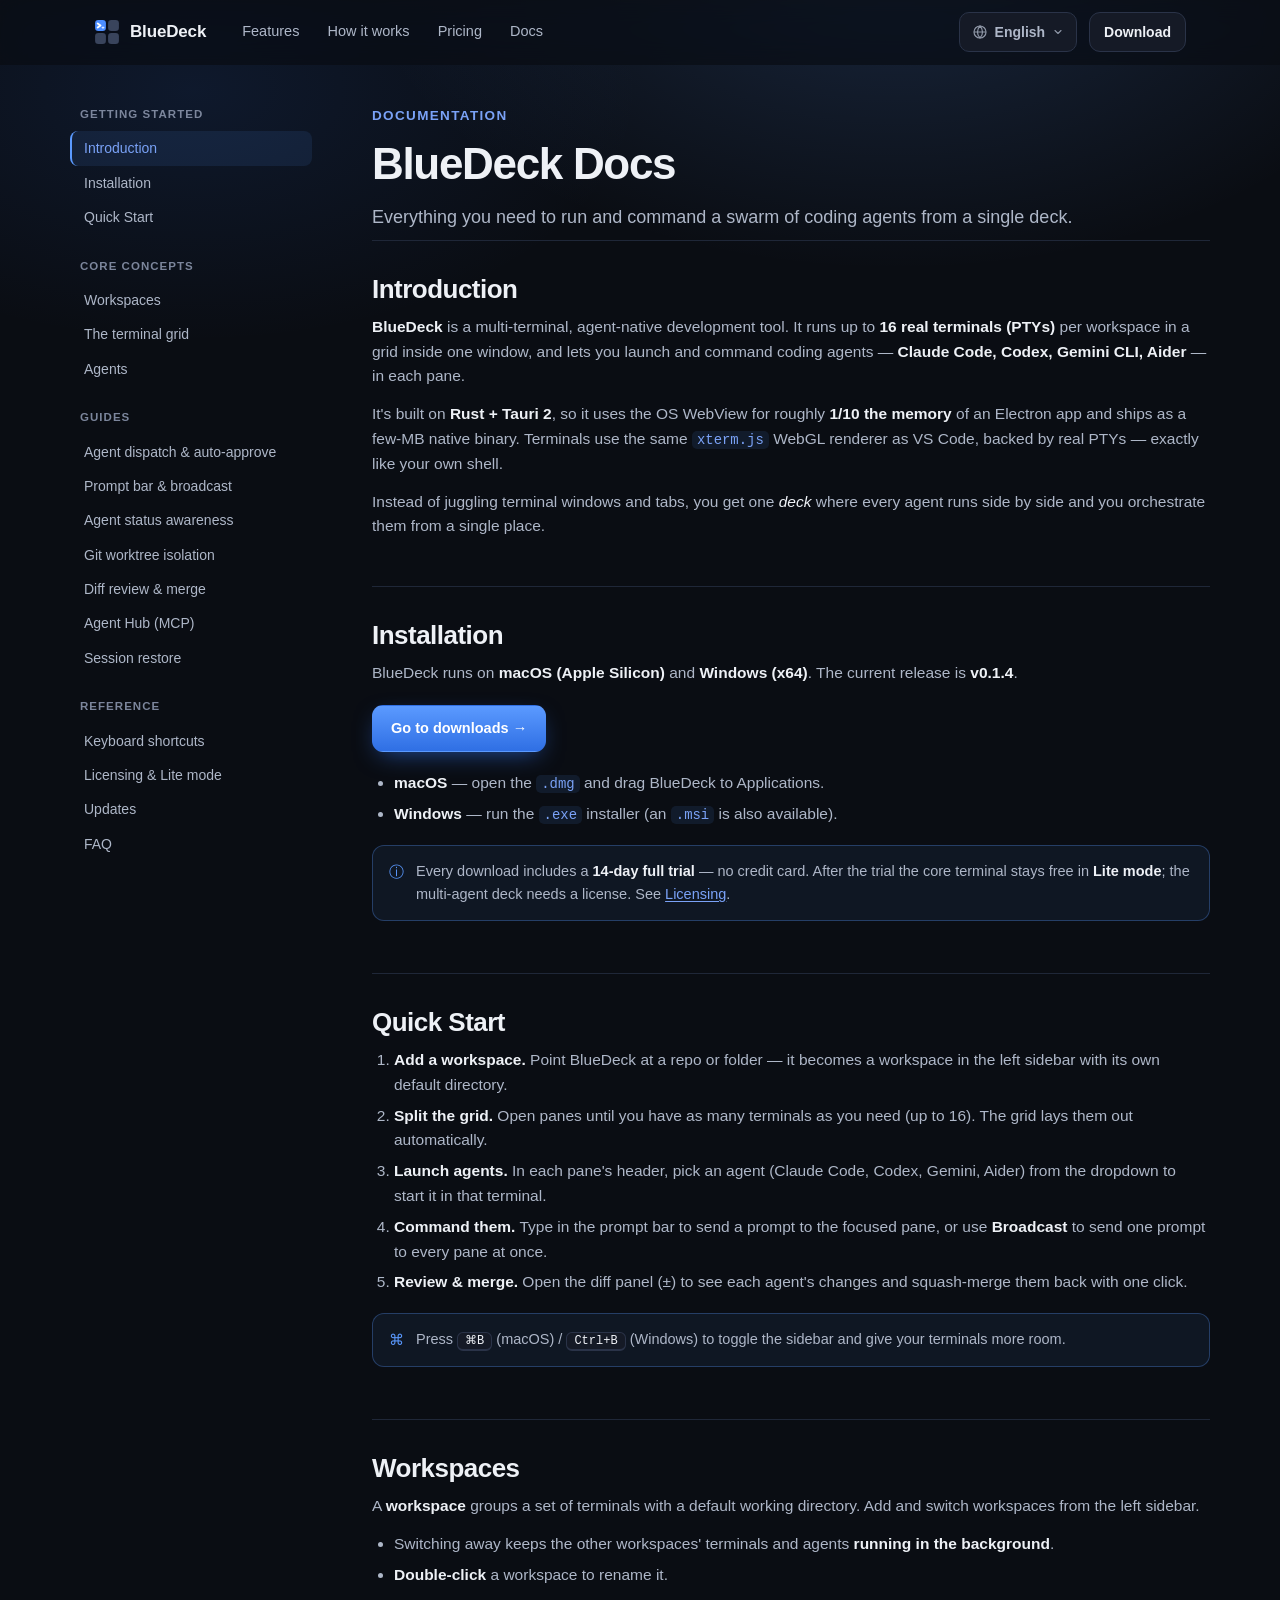
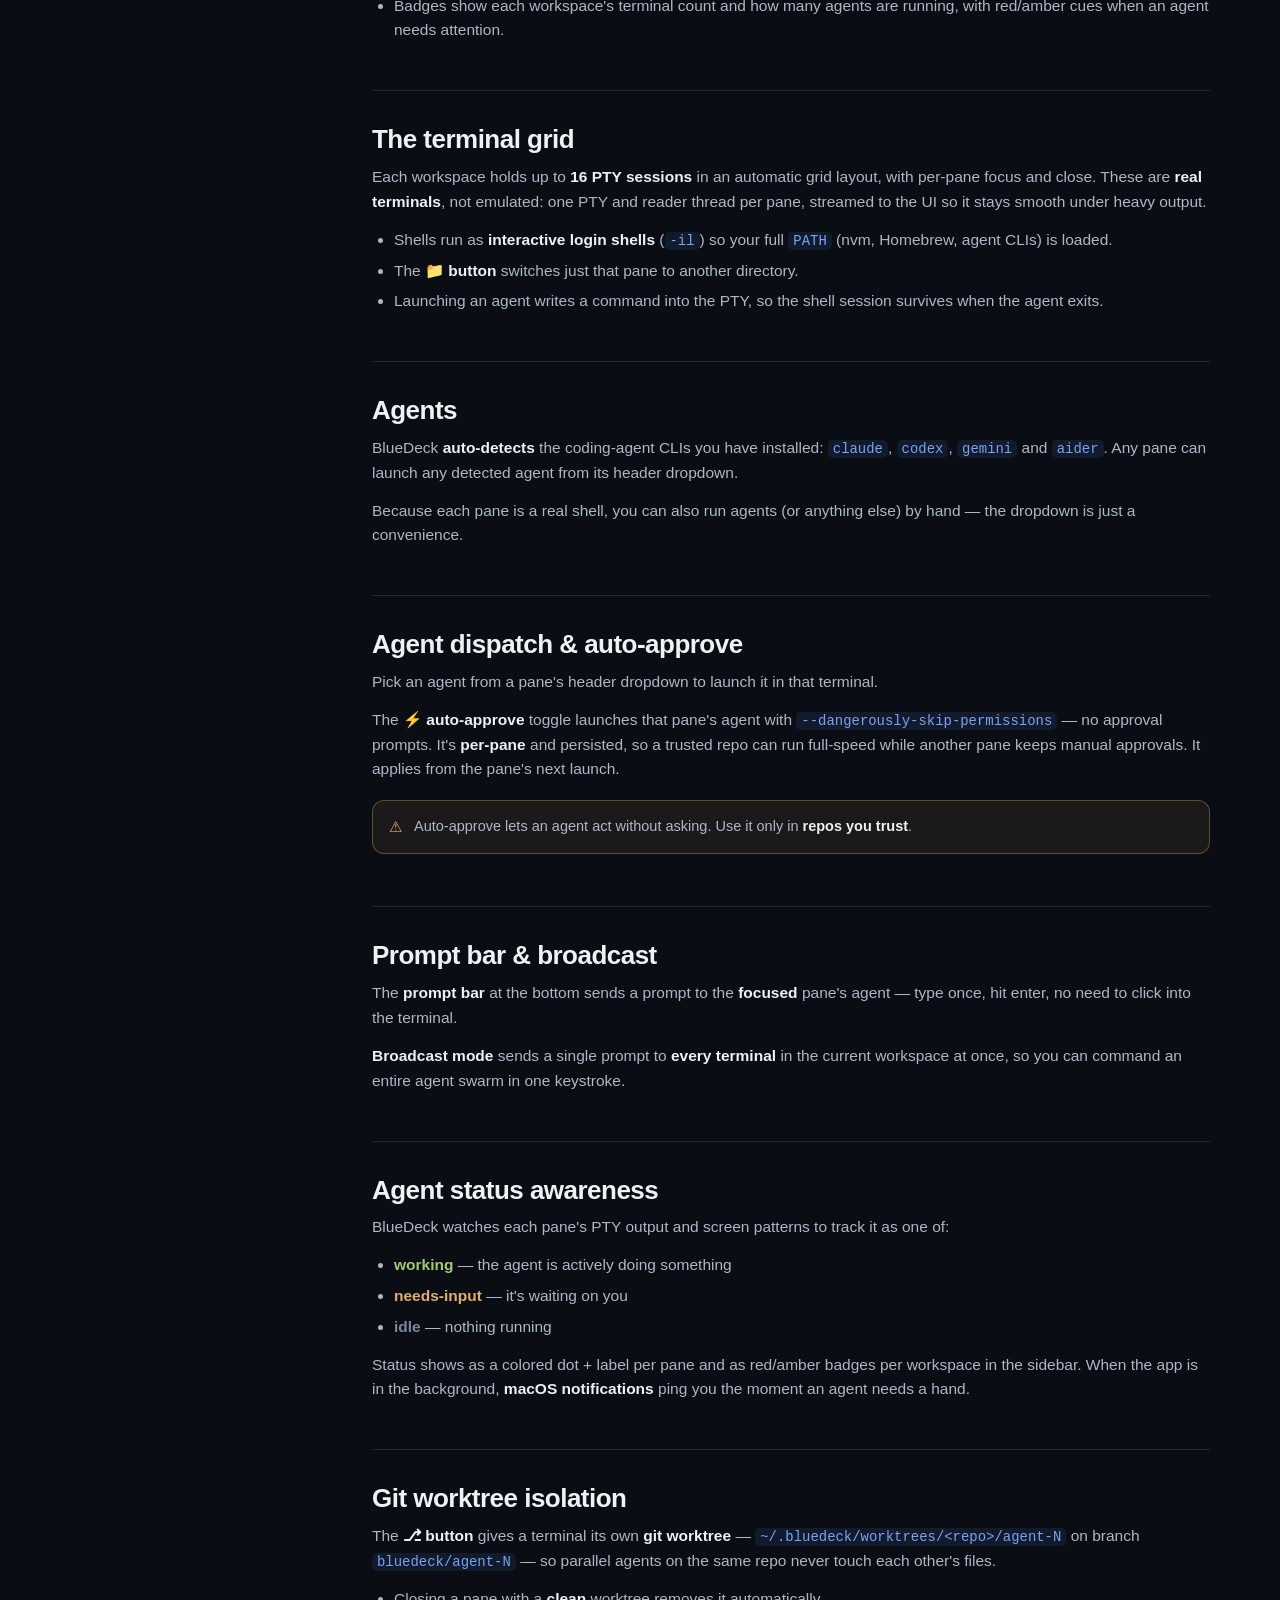
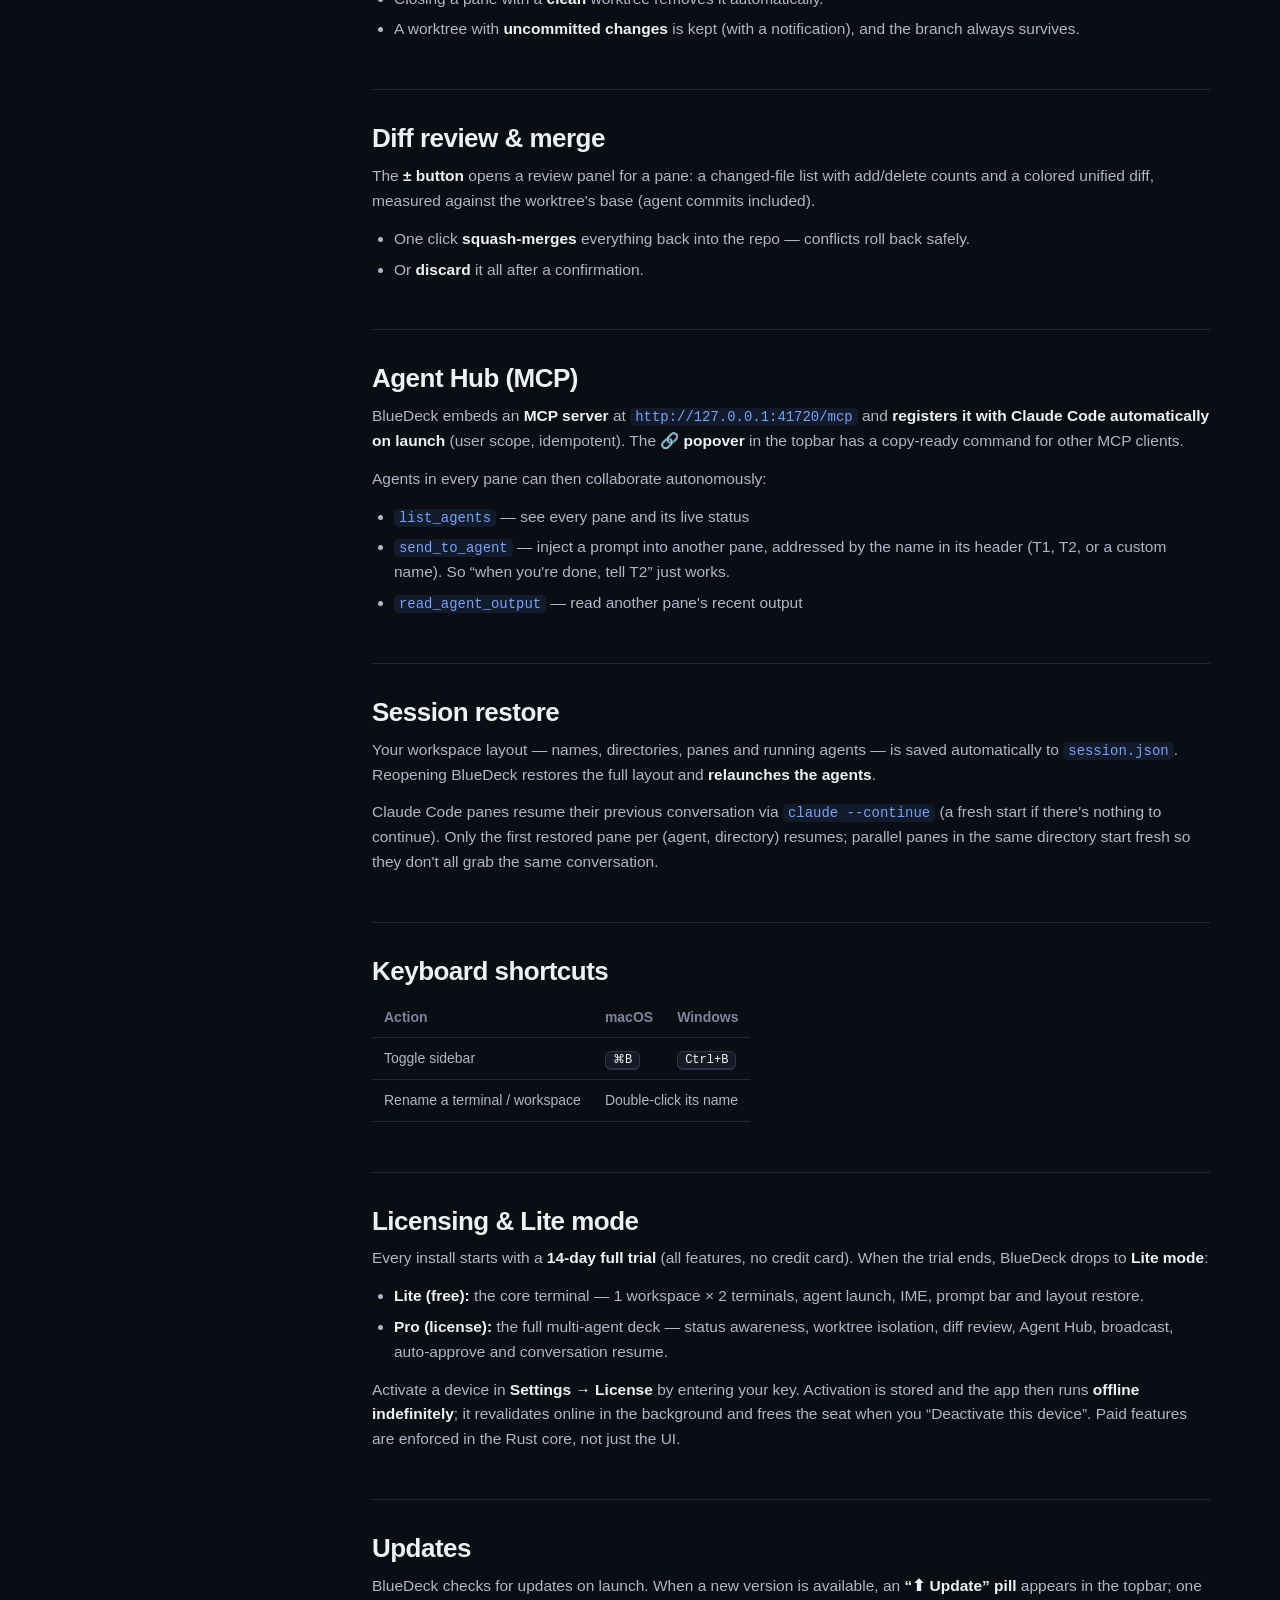
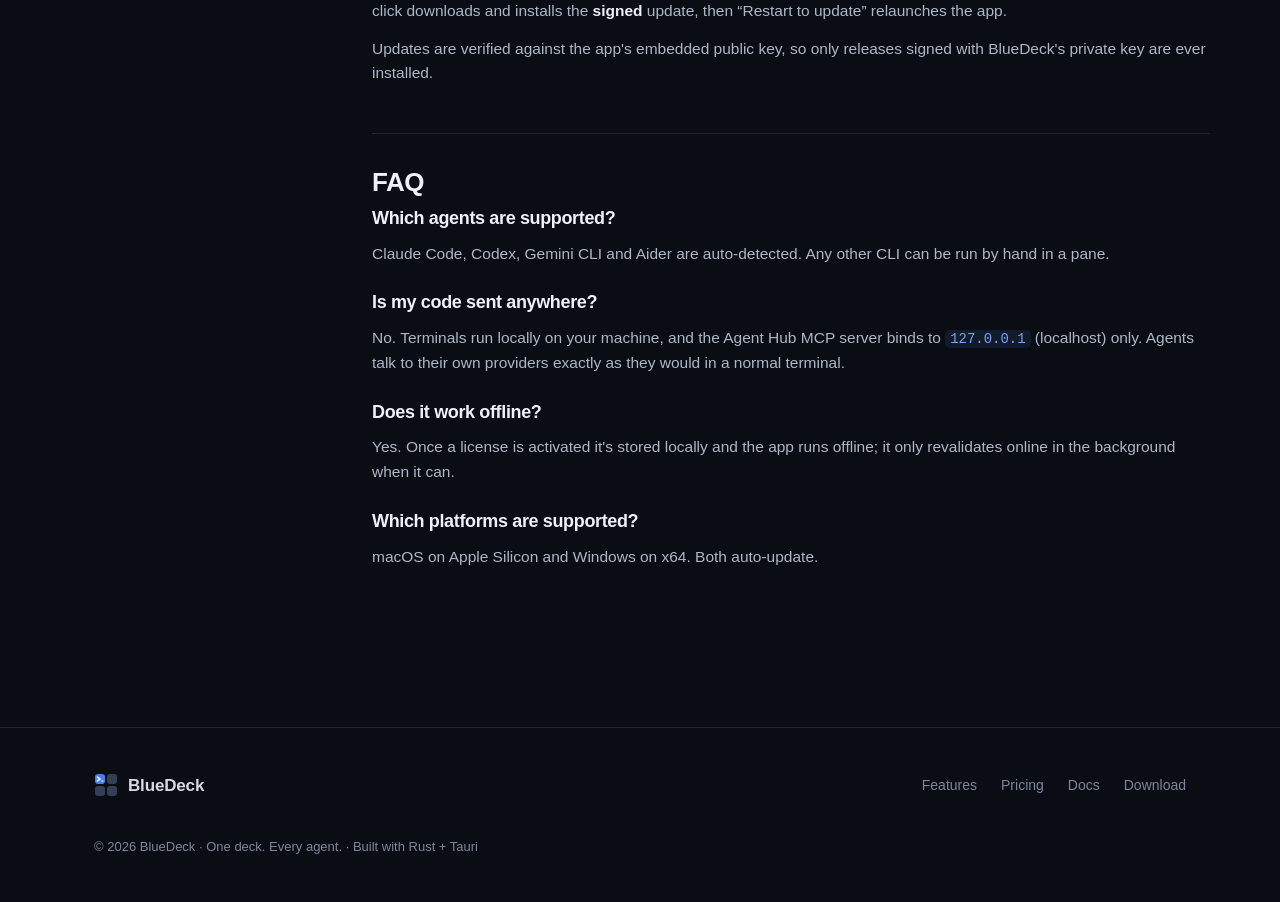
==== commit 9cbd553e: "Bump hardcoded download fallback from v0.1.3 to v0.1.4 release.js's API fetch upgrades the links to " ====
--- a/docs.html
+++ b/docs.html
@@ -175,7 +175,7 @@
         </section>
         <section class="doc-sec" id="installation">
           <h2 data-i18n="docs.install.t">Installation</h2>
-          <div class="doc-body" data-i18n="docs.install.b"><p>BlueDeck runs on <b>macOS (Apple Silicon)</b> and <b>Windows (x64)</b>. The current release is <b><span class='js-version'>v0.1.3</span></b>.</p><p><a class='btn btn-primary' href='download.html'>Go to downloads →</a></p><ul><li><b>macOS</b> — open the <code>.dmg</code> and drag BlueDeck to Applications.</li><li><b>Windows</b> — run the <code>.exe</code> installer (an <code>.msi</code> is also available).</li></ul><div class='callout'><span class='ci'>ⓘ</span><span>Every download includes a <b>14-day full trial</b> — no credit card. After the trial the core terminal stays free in <b>Lite mode</b>; the multi-agent deck needs a license. See <a href='#licensing'>Licensing</a>.</span></div></div>
+          <div class="doc-body" data-i18n="docs.install.b"><p>BlueDeck runs on <b>macOS (Apple Silicon)</b> and <b>Windows (x64)</b>. The current release is <b><span class='js-version'>v0.1.4</span></b>.</p><p><a class='btn btn-primary' href='download.html'>Go to downloads →</a></p><ul><li><b>macOS</b> — open the <code>.dmg</code> and drag BlueDeck to Applications.</li><li><b>Windows</b> — run the <code>.exe</code> installer (an <code>.msi</code> is also available).</li></ul><div class='callout'><span class='ci'>ⓘ</span><span>Every download includes a <b>14-day full trial</b> — no credit card. After the trial the core terminal stays free in <b>Lite mode</b>; the multi-agent deck needs a license. See <a href='#licensing'>Licensing</a>.</span></div></div>
         </section>
         <section class="doc-sec" id="quickstart">
           <h2 data-i18n="docs.quick.t">Quick Start</h2>
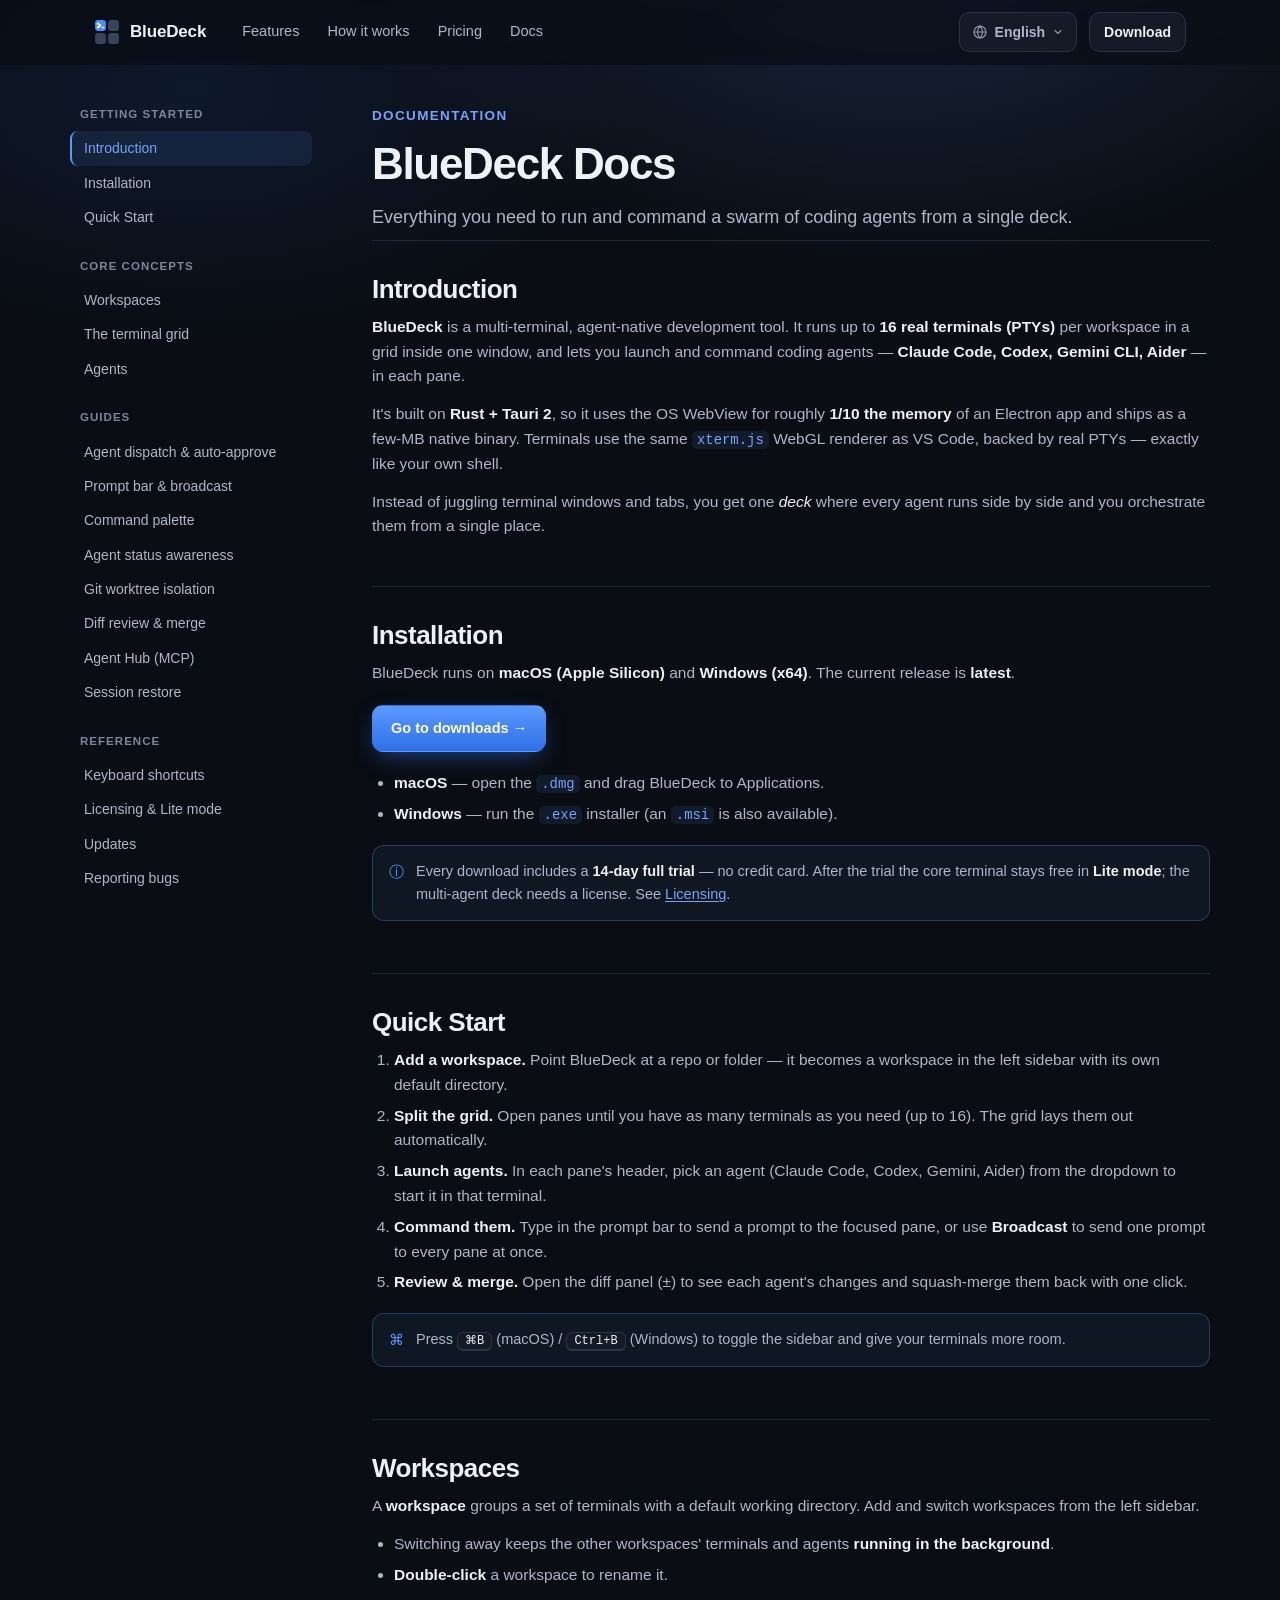
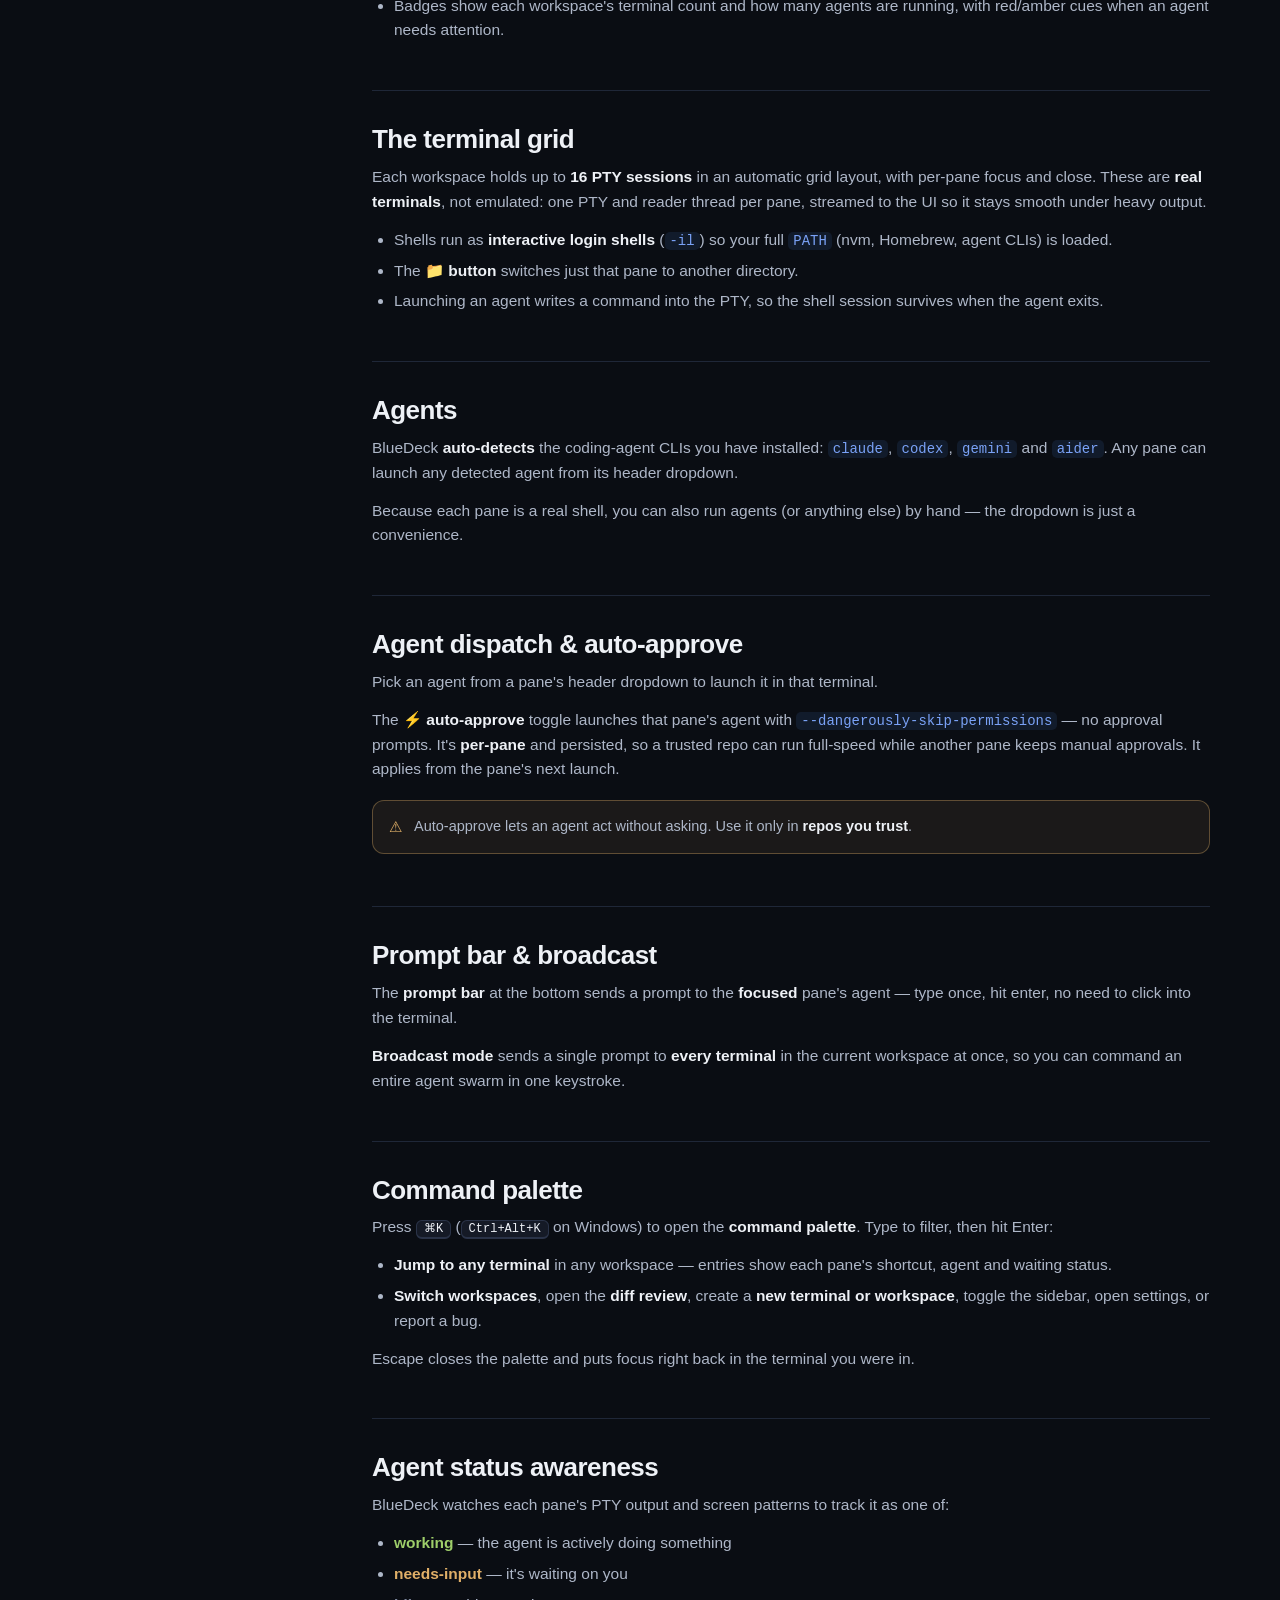
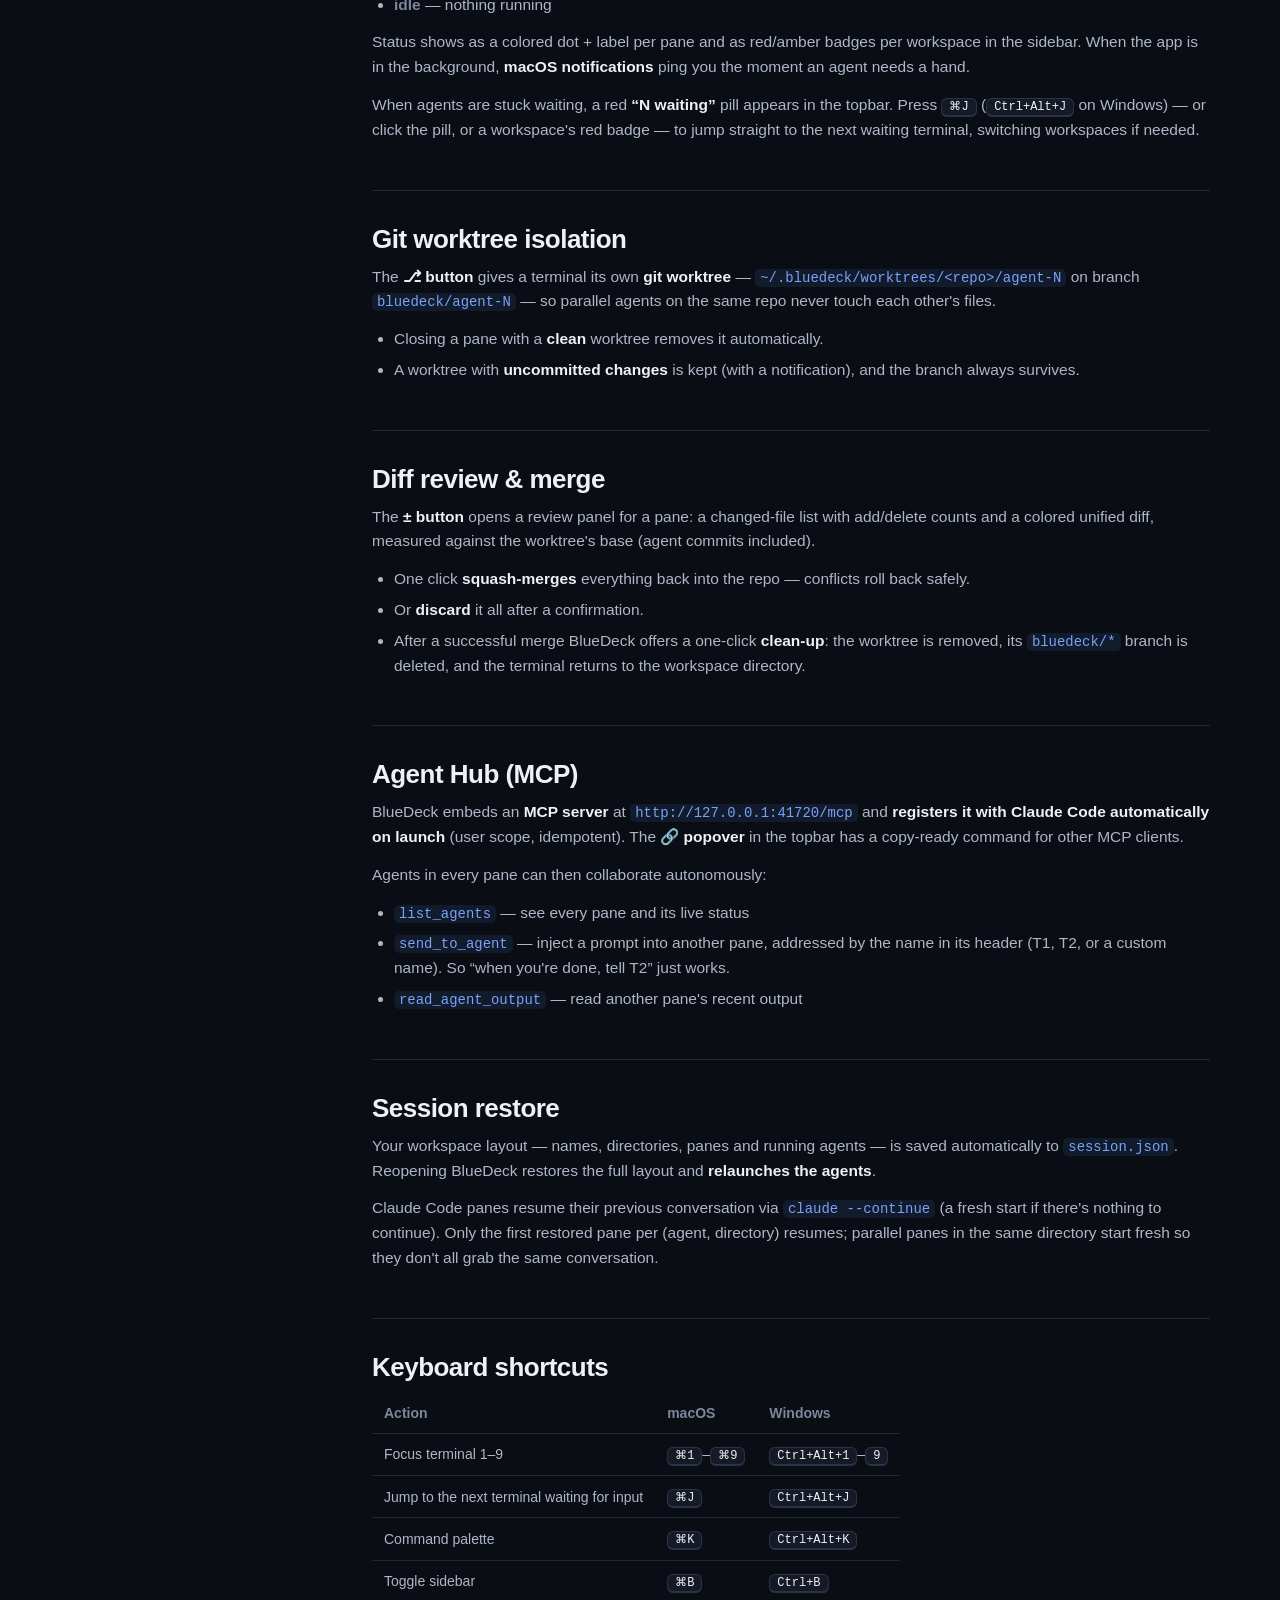
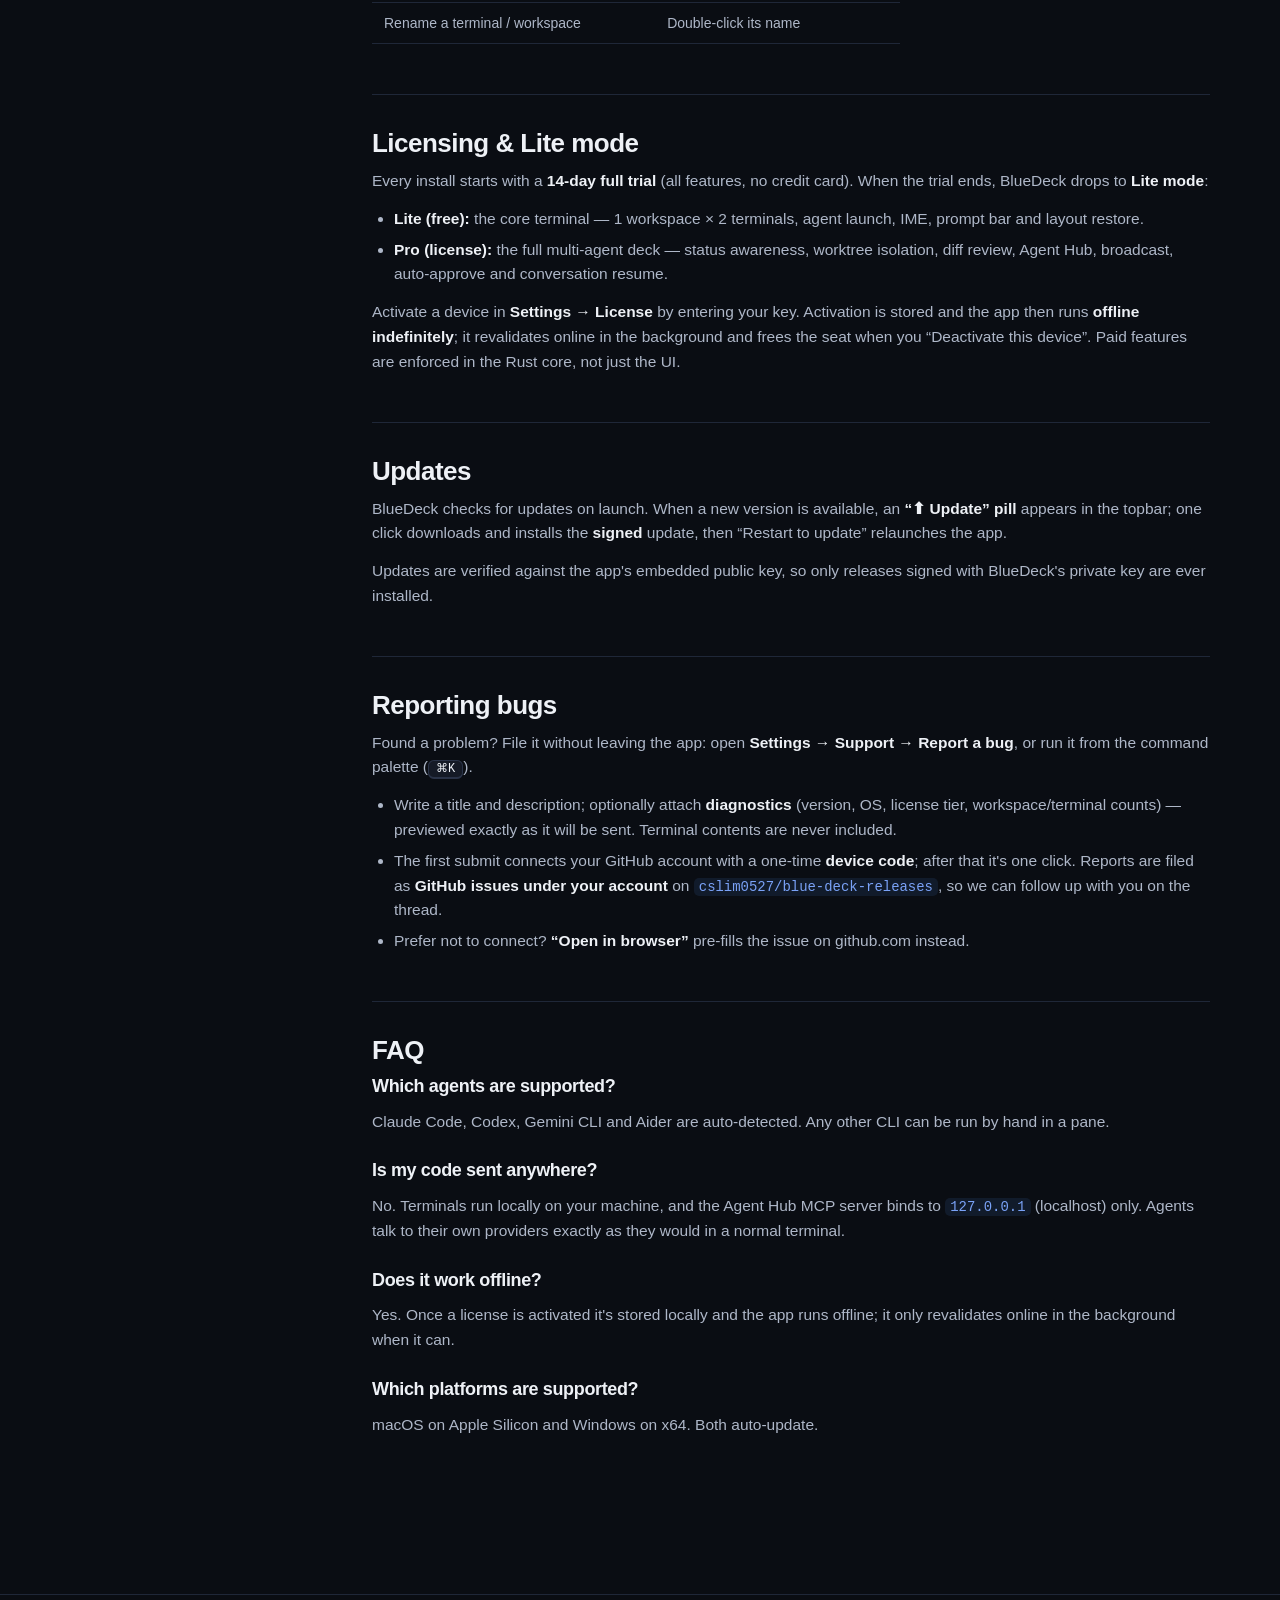
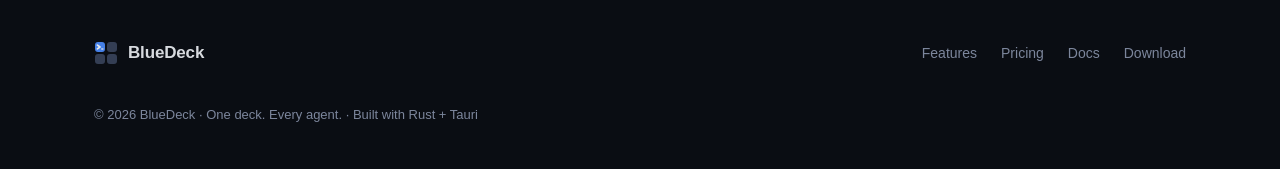
==== commit cc6a21c4: "Update site and docs for v0.1.11 - Docs: new Command palette (Cmd+K) and Reporting bugs sections (en" ====
--- a/docs.html
+++ b/docs.html
@@ -4,8 +4,8 @@
   <meta charset="utf-8" />
   <meta name="viewport" content="width=device-width, initial-scale=1" />
   <title>BlueDeck Docs — Install, agents, Agent Hub (MCP), worktrees & more</title>
-  <meta name="description" content="BlueDeck documentation: installation, workspaces, the terminal grid, agents, Agent Hub (MCP), git worktree isolation, diff review, keyboard shortcuts, licensing and updates." />
-  <meta name="keywords" content="BlueDeck docs, BlueDeck documentation, Agent Hub, MCP server, git worktree, Claude Code, Codex, Gemini CLI, Aider, terminal grid, auto-approve" />
+  <meta name="description" content="BlueDeck documentation: installation, workspaces, the terminal grid, agents, command palette, Agent Hub (MCP), git worktree isolation, diff review, bug reporting, keyboard shortcuts, licensing and updates." />
+  <meta name="keywords" content="BlueDeck docs, BlueDeck documentation, Agent Hub, MCP server, git worktree, Claude Code, Codex, Gemini CLI, Aider, terminal grid, auto-approve, command palette, bug report" />
   <meta name="robots" content="index, follow, max-image-preview:large" />
   <link rel="canonical" href="https://cslim0527.github.io/bluedeck-site/docs.html" />
   <meta name="theme-color" content="#0a0d13" />
@@ -143,6 +143,7 @@
           <ul>
             <li><a href="#dispatch" data-i18n="docs.dispatch.t">Agent dispatch & auto-approve</a></li>
             <li><a href="#prompt" data-i18n="docs.prompt.t">Prompt bar & broadcast</a></li>
+            <li><a href="#palette" data-i18n="docs.palette.t">Command palette</a></li>
             <li><a href="#status" data-i18n="docs.status.t">Agent status awareness</a></li>
             <li><a href="#worktree" data-i18n="docs.worktree.t">Git worktree isolation</a></li>
             <li><a href="#diff" data-i18n="docs.diff.t">Diff review & merge</a></li>
@@ -156,6 +157,7 @@
             <li><a href="#shortcuts" data-i18n="docs.shortcuts.t">Keyboard shortcuts</a></li>
             <li><a href="#licensing" data-i18n="docs.license.t">Licensing & Lite mode</a></li>
             <li><a href="#updates" data-i18n="docs.updates.t">Updates</a></li>
+            <li><a href="#bugs" data-i18n="docs.bugs.t">Reporting bugs</a></li>
             <li><a href="#faq" data-i18n="docs.faq.t">FAQ</a></li>
           </ul>
         </div>
@@ -175,7 +177,7 @@
         </section>
         <section class="doc-sec" id="installation">
           <h2 data-i18n="docs.install.t">Installation</h2>
-          <div class="doc-body" data-i18n="docs.install.b"><p>BlueDeck runs on <b>macOS (Apple Silicon)</b> and <b>Windows (x64)</b>. The current release is <b><span class='js-version'>v0.1.4</span></b>.</p><p><a class='btn btn-primary' href='download.html'>Go to downloads →</a></p><ul><li><b>macOS</b> — open the <code>.dmg</code> and drag BlueDeck to Applications.</li><li><b>Windows</b> — run the <code>.exe</code> installer (an <code>.msi</code> is also available).</li></ul><div class='callout'><span class='ci'>ⓘ</span><span>Every download includes a <b>14-day full trial</b> — no credit card. After the trial the core terminal stays free in <b>Lite mode</b>; the multi-agent deck needs a license. See <a href='#licensing'>Licensing</a>.</span></div></div>
+          <div class="doc-body" data-i18n="docs.install.b"><p>BlueDeck runs on <b>macOS (Apple Silicon)</b> and <b>Windows (x64)</b>. The current release is <b><span class='js-version'>v0.1.11</span></b>.</p><p><a class='btn btn-primary' href='download.html'>Go to downloads →</a></p><ul><li><b>macOS</b> — open the <code>.dmg</code> and drag BlueDeck to Applications.</li><li><b>Windows</b> — run the <code>.exe</code> installer (an <code>.msi</code> is also available).</li></ul><div class='callout'><span class='ci'>ⓘ</span><span>Every download includes a <b>14-day full trial</b> — no credit card. After the trial the core terminal stays free in <b>Lite mode</b>; the multi-agent deck needs a license. See <a href='#licensing'>Licensing</a>.</span></div></div>
         </section>
         <section class="doc-sec" id="quickstart">
           <h2 data-i18n="docs.quick.t">Quick Start</h2>
@@ -203,9 +205,13 @@
           <h2 data-i18n="docs.prompt.t">Prompt bar & broadcast</h2>
           <div class="doc-body" data-i18n="docs.prompt.b"><p>The <b>prompt bar</b> at the bottom sends a prompt to the <b>focused</b> pane's agent — type once, hit enter, no need to click into the terminal.</p><p><b>Broadcast mode</b> sends a single prompt to <b>every terminal</b> in the current workspace at once, so you can command an entire agent swarm in one keystroke.</p></div>
         </section>
+        <section class="doc-sec" id="palette">
+          <h2 data-i18n="docs.palette.t">Command palette</h2>
+          <div class="doc-body" data-i18n="docs.palette.b"><p>Press <kbd>⌘K</kbd> (<kbd>Ctrl+Alt+K</kbd> on Windows) to open the <b>command palette</b>. Type to filter, then hit Enter:</p><ul><li><b>Jump to any terminal</b> in any workspace — entries show each pane's shortcut, agent and waiting status.</li><li><b>Switch workspaces</b>, open the <b>diff review</b>, create a <b>new terminal or workspace</b>, toggle the sidebar, open settings, or report a bug.</li></ul><p>Escape closes the palette and puts focus right back in the terminal you were in.</p></div>
+        </section>
         <section class="doc-sec" id="status">
           <h2 data-i18n="docs.status.t">Agent status awareness</h2>
-          <div class="doc-body" data-i18n="docs.status.b"><p>BlueDeck watches each pane's PTY output and screen patterns to track it as one of:</p><ul><li><b style='color:var(--green)'>working</b> — the agent is actively doing something</li><li><b style='color:var(--amber)'>needs-input</b> — it's waiting on you</li><li><b style='color:var(--ink-3)'>idle</b> — nothing running</li></ul><p>Status shows as a colored dot + label per pane and as red/amber badges per workspace in the sidebar. When the app is in the background, <b>macOS notifications</b> ping you the moment an agent needs a hand.</p></div>
+          <div class="doc-body" data-i18n="docs.status.b"><p>BlueDeck watches each pane's PTY output and screen patterns to track it as one of:</p><ul><li><b style='color:var(--green)'>working</b> — the agent is actively doing something</li><li><b style='color:var(--amber)'>needs-input</b> — it's waiting on you</li><li><b style='color:var(--ink-3)'>idle</b> — nothing running</li></ul><p>Status shows as a colored dot + label per pane and as red/amber badges per workspace in the sidebar. When the app is in the background, <b>macOS notifications</b> ping you the moment an agent needs a hand.</p><p>When agents are stuck waiting, a red <b>&ldquo;N waiting&rdquo;</b> pill appears in the topbar. Press <kbd>⌘J</kbd> (<kbd>Ctrl+Alt+J</kbd> on Windows) — or click the pill, or a workspace's red badge — to jump straight to the next waiting terminal, switching workspaces if needed.</p></div>
         </section>
         <section class="doc-sec" id="worktree">
           <h2 data-i18n="docs.worktree.t">Git worktree isolation</h2>
@@ -213,7 +219,7 @@
         </section>
         <section class="doc-sec" id="diff">
           <h2 data-i18n="docs.diff.t">Diff review & merge</h2>
-          <div class="doc-body" data-i18n="docs.diff.b"><p>The <b>± button</b> opens a review panel for a pane: a changed-file list with add/delete counts and a colored unified diff, measured against the worktree's base (agent commits included).</p><ul><li>One click <b>squash-merges</b> everything back into the repo — conflicts roll back safely.</li><li>Or <b>discard</b> it all after a confirmation.</li></ul></div>
+          <div class="doc-body" data-i18n="docs.diff.b"><p>The <b>± button</b> opens a review panel for a pane: a changed-file list with add/delete counts and a colored unified diff, measured against the worktree's base (agent commits included).</p><ul><li>One click <b>squash-merges</b> everything back into the repo — conflicts roll back safely.</li><li>Or <b>discard</b> it all after a confirmation.</li><li>After a successful merge BlueDeck offers a one-click <b>clean-up</b>: the worktree is removed, its <code>bluedeck/*</code> branch is deleted, and the terminal returns to the workspace directory.</li></ul></div>
         </section>
         <section class="doc-sec" id="hub">
           <h2 data-i18n="docs.hub.t">Agent Hub (MCP)</h2>
@@ -226,7 +232,7 @@
 
         <section class="doc-sec" id="shortcuts">
           <h2 data-i18n="docs.shortcuts.t">Keyboard shortcuts</h2>
-          <div class="doc-body" data-i18n="docs.shortcuts.b"><table><thead><tr><th>Action</th><th>macOS</th><th>Windows</th></tr></thead><tbody><tr><td>Toggle sidebar</td><td><kbd>⌘B</kbd></td><td><kbd>Ctrl+B</kbd></td></tr><tr><td>Rename a terminal / workspace</td><td colspan='2'>Double-click its name</td></tr></tbody></table></div>
+          <div class="doc-body" data-i18n="docs.shortcuts.b"><table><thead><tr><th>Action</th><th>macOS</th><th>Windows</th></tr></thead><tbody><tr><td>Focus terminal 1–9</td><td><kbd>⌘1</kbd>–<kbd>⌘9</kbd></td><td><kbd>Ctrl+Alt+1</kbd>–<kbd>9</kbd></td></tr><tr><td>Jump to the next terminal waiting for input</td><td><kbd>⌘J</kbd></td><td><kbd>Ctrl+Alt+J</kbd></td></tr><tr><td>Command palette</td><td><kbd>⌘K</kbd></td><td><kbd>Ctrl+Alt+K</kbd></td></tr><tr><td>Toggle sidebar</td><td><kbd>⌘B</kbd></td><td><kbd>Ctrl+B</kbd></td></tr><tr><td>Rename a terminal / workspace</td><td colspan='2'>Double-click its name</td></tr></tbody></table></div>
         </section>
         <section class="doc-sec" id="licensing">
           <h2 data-i18n="docs.license.t">Licensing & Lite mode</h2>
@@ -235,6 +241,10 @@
         <section class="doc-sec" id="updates">
           <h2 data-i18n="docs.updates.t">Updates</h2>
           <div class="doc-body" data-i18n="docs.updates.b"><p>BlueDeck checks for updates on launch. When a new version is available, an <b>&ldquo;⬆ Update&rdquo; pill</b> appears in the topbar; one click downloads and installs the <b>signed</b> update, then &ldquo;Restart to update&rdquo; relaunches the app.</p><p>Updates are verified against the app's embedded public key, so only releases signed with BlueDeck's private key are ever installed.</p></div>
+        </section>
+        <section class="doc-sec" id="bugs">
+          <h2 data-i18n="docs.bugs.t">Reporting bugs</h2>
+          <div class="doc-body" data-i18n="docs.bugs.b"><p>Found a problem? File it without leaving the app: open <b>Settings → Support → Report a bug</b>, or run it from the command palette (<kbd>⌘K</kbd>).</p><ul><li>Write a title and description; optionally attach <b>diagnostics</b> (version, OS, license tier, workspace/terminal counts) — previewed exactly as it will be sent. Terminal contents are never included.</li><li>The first submit connects your GitHub account with a one-time <b>device code</b>; after that it's one click. Reports are filed as <b>GitHub issues under your account</b> on <code>cslim0527/blue-deck-releases</code>, so we can follow up with you on the thread.</li><li>Prefer not to connect? <b>&ldquo;Open in browser&rdquo;</b> pre-fills the issue on github.com instead.</li></ul></div>
         </section>
         <section class="doc-sec" id="faq">
           <h2 data-i18n="docs.faq.t">FAQ</h2>
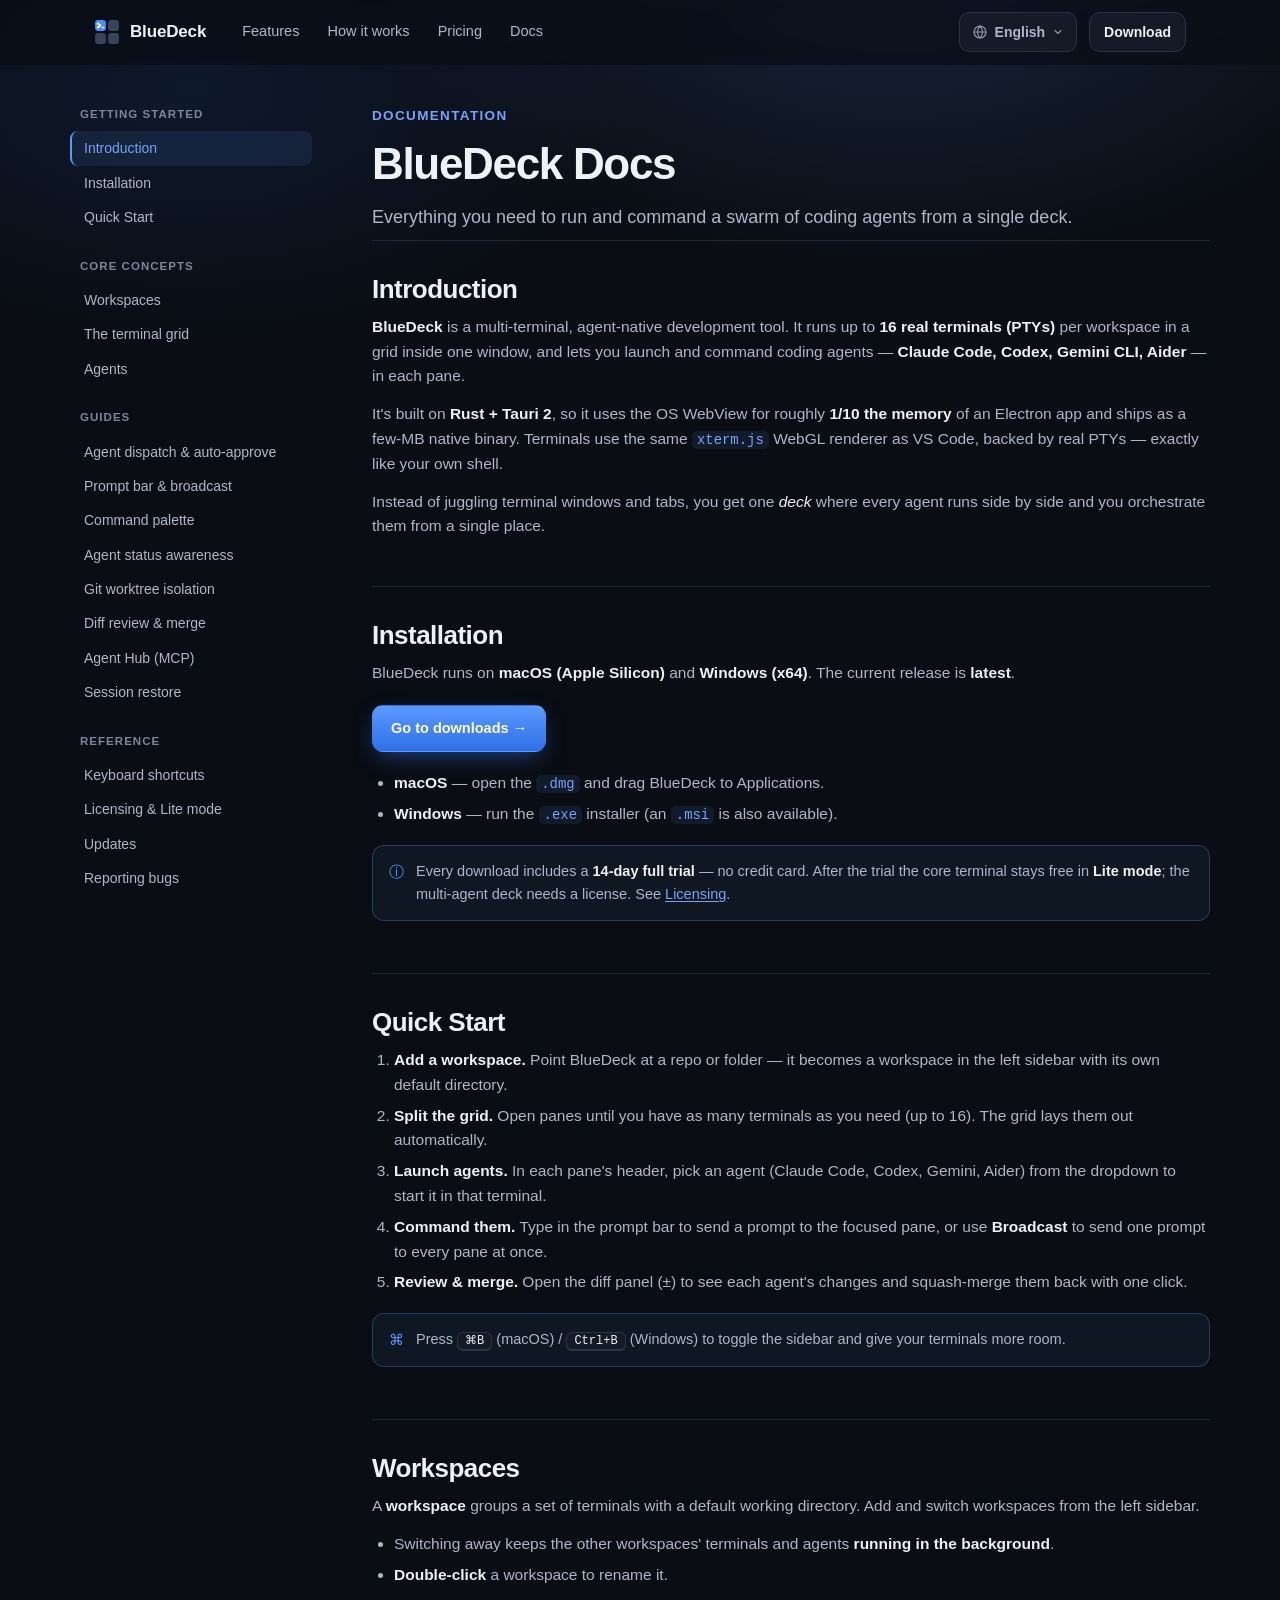
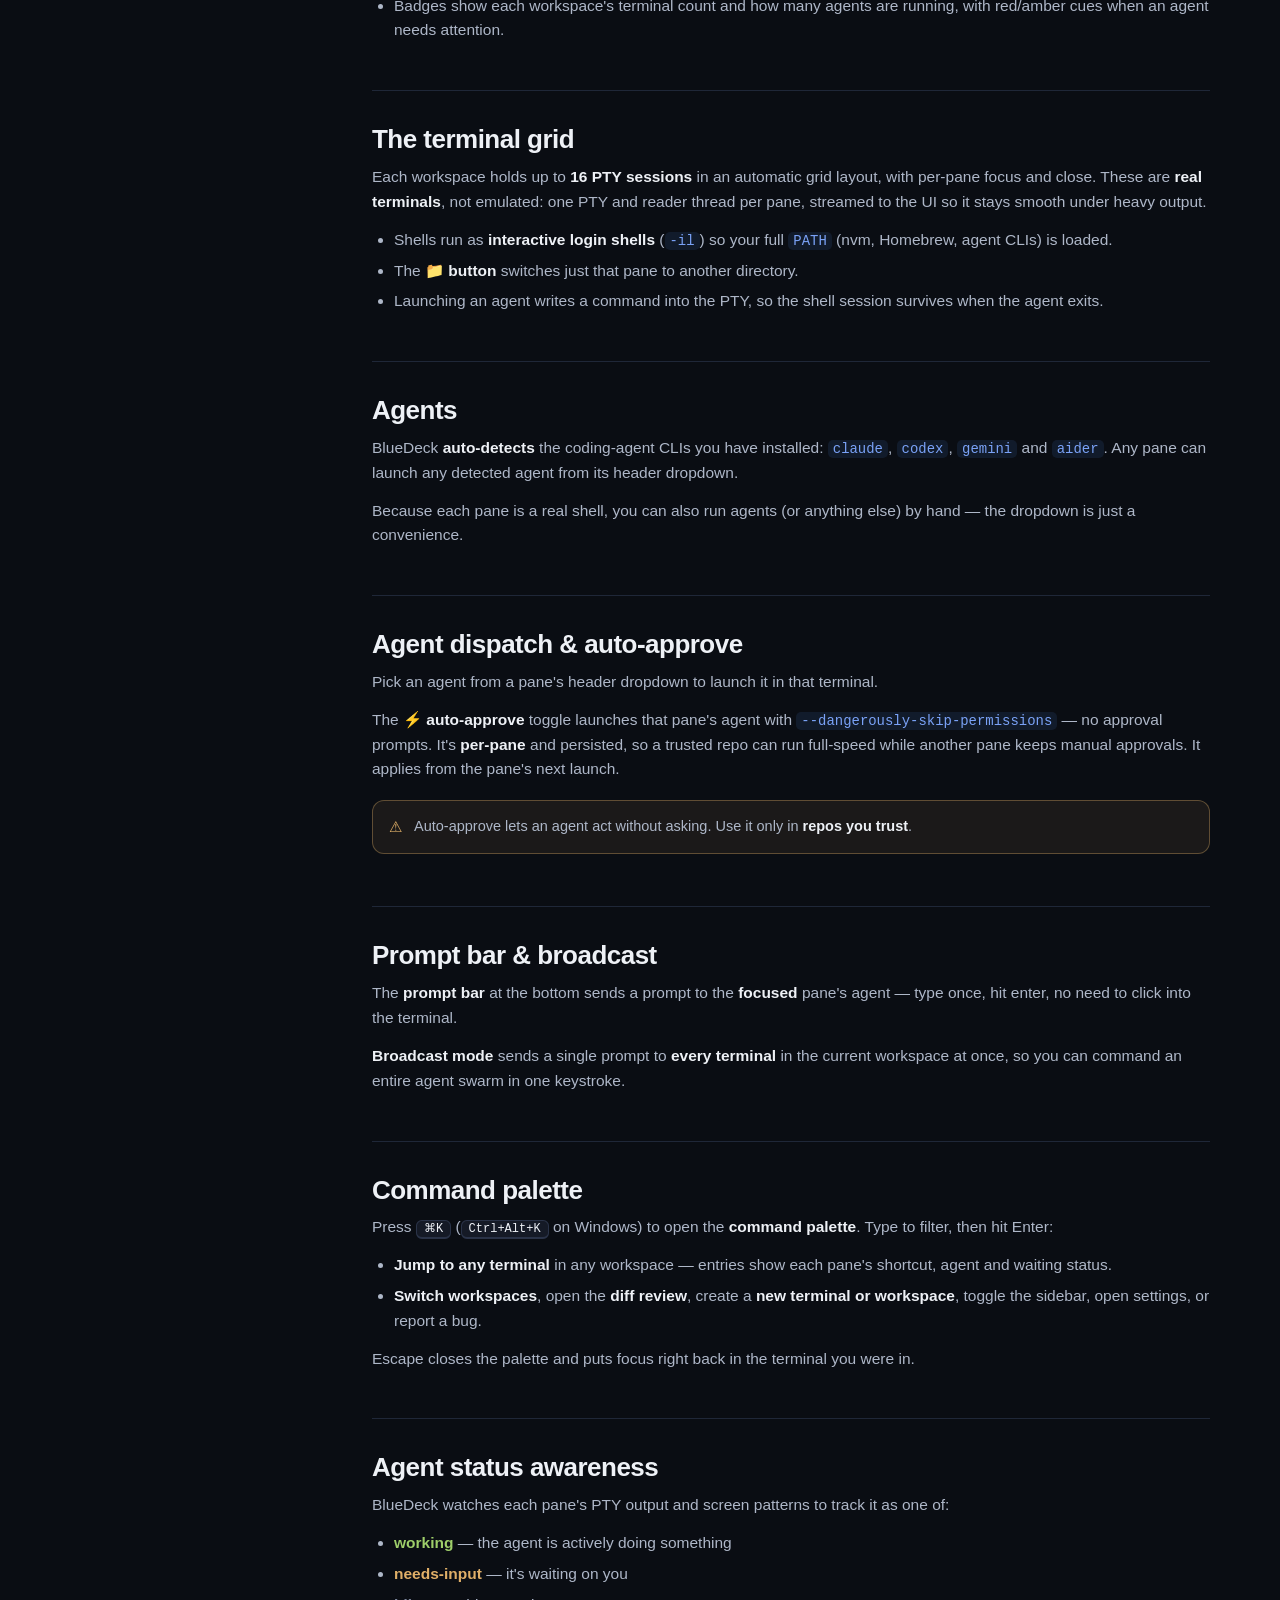
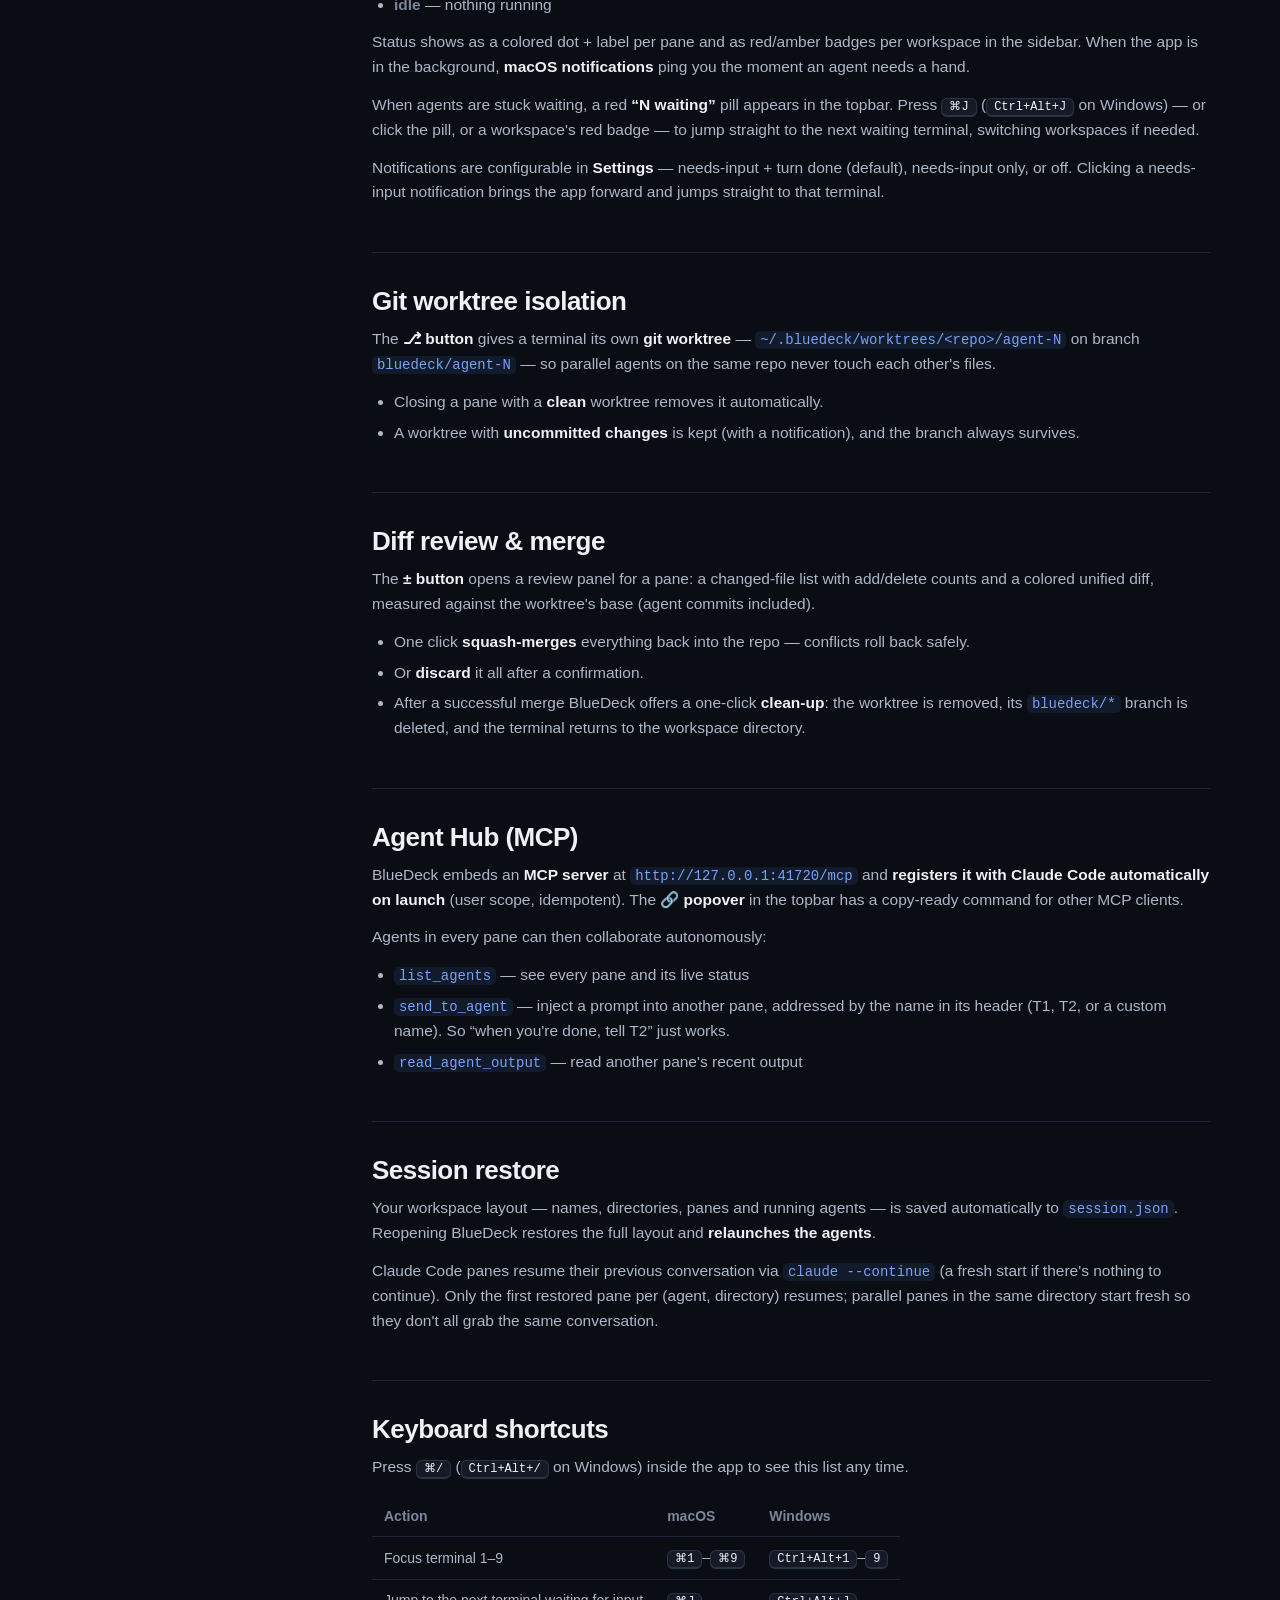
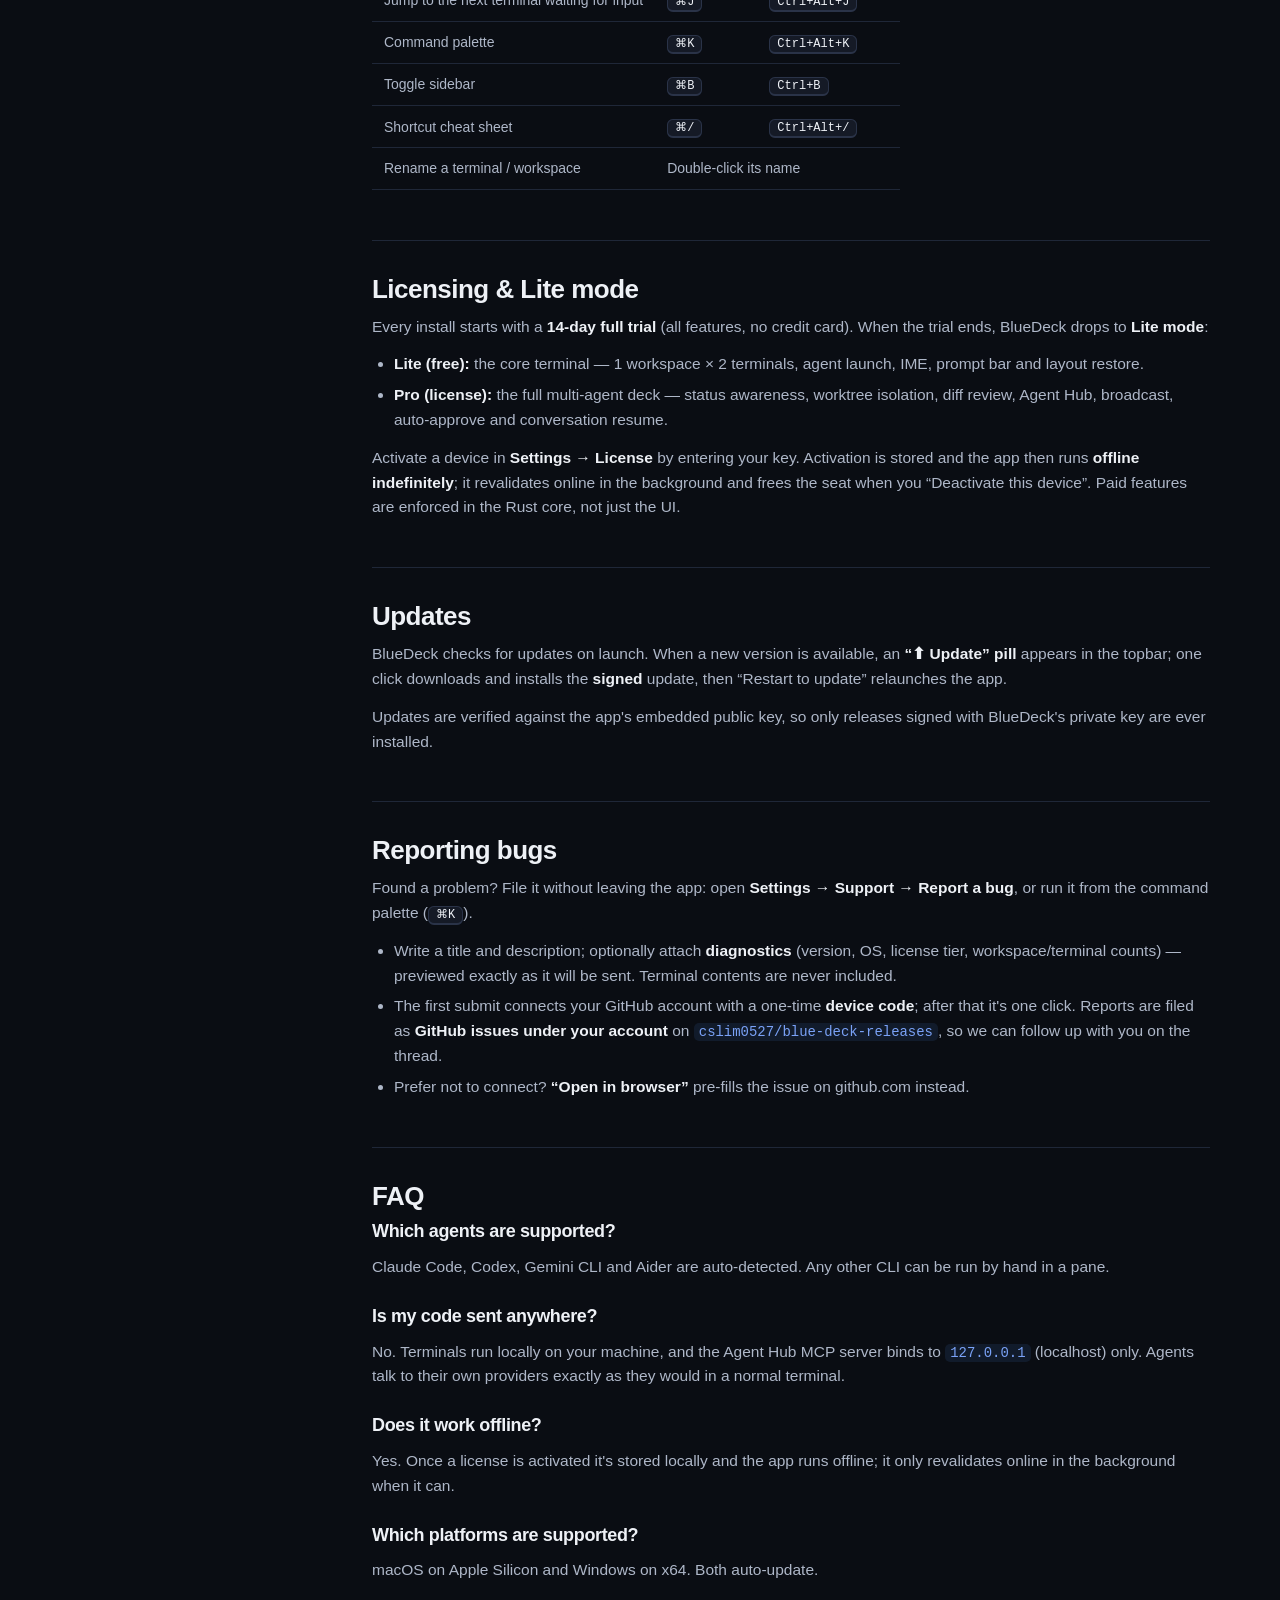
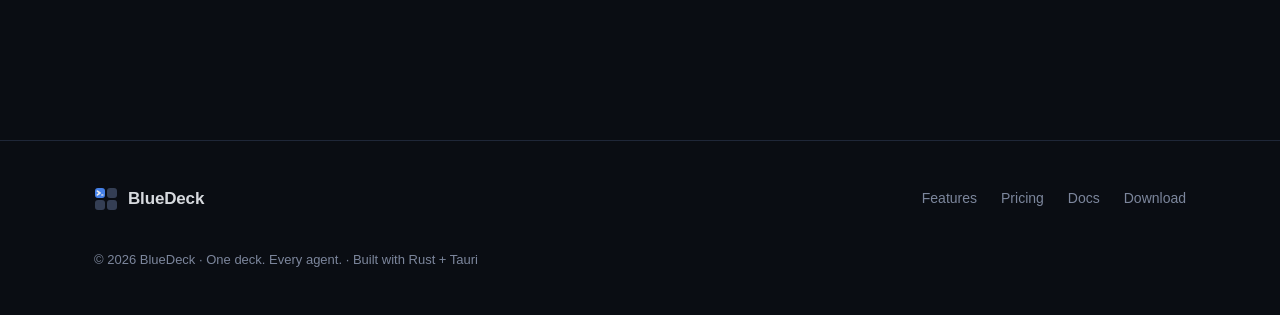
==== commit ef5a89c2: "Update site and docs for v0.1.12 - Docs: Cmd+/ cheat-sheet row + in-app hint in the shortcuts sectio" ====
--- a/docs.html
+++ b/docs.html
@@ -177,7 +177,7 @@
         </section>
         <section class="doc-sec" id="installation">
           <h2 data-i18n="docs.install.t">Installation</h2>
-          <div class="doc-body" data-i18n="docs.install.b"><p>BlueDeck runs on <b>macOS (Apple Silicon)</b> and <b>Windows (x64)</b>. The current release is <b><span class='js-version'>v0.1.11</span></b>.</p><p><a class='btn btn-primary' href='download.html'>Go to downloads →</a></p><ul><li><b>macOS</b> — open the <code>.dmg</code> and drag BlueDeck to Applications.</li><li><b>Windows</b> — run the <code>.exe</code> installer (an <code>.msi</code> is also available).</li></ul><div class='callout'><span class='ci'>ⓘ</span><span>Every download includes a <b>14-day full trial</b> — no credit card. After the trial the core terminal stays free in <b>Lite mode</b>; the multi-agent deck needs a license. See <a href='#licensing'>Licensing</a>.</span></div></div>
+          <div class="doc-body" data-i18n="docs.install.b"><p>BlueDeck runs on <b>macOS (Apple Silicon)</b> and <b>Windows (x64)</b>. The current release is <b><span class='js-version'>v0.1.12</span></b>.</p><p><a class='btn btn-primary' href='download.html'>Go to downloads →</a></p><ul><li><b>macOS</b> — open the <code>.dmg</code> and drag BlueDeck to Applications.</li><li><b>Windows</b> — run the <code>.exe</code> installer (an <code>.msi</code> is also available).</li></ul><div class='callout'><span class='ci'>ⓘ</span><span>Every download includes a <b>14-day full trial</b> — no credit card. After the trial the core terminal stays free in <b>Lite mode</b>; the multi-agent deck needs a license. See <a href='#licensing'>Licensing</a>.</span></div></div>
         </section>
         <section class="doc-sec" id="quickstart">
           <h2 data-i18n="docs.quick.t">Quick Start</h2>
@@ -211,7 +211,7 @@
         </section>
         <section class="doc-sec" id="status">
           <h2 data-i18n="docs.status.t">Agent status awareness</h2>
-          <div class="doc-body" data-i18n="docs.status.b"><p>BlueDeck watches each pane's PTY output and screen patterns to track it as one of:</p><ul><li><b style='color:var(--green)'>working</b> — the agent is actively doing something</li><li><b style='color:var(--amber)'>needs-input</b> — it's waiting on you</li><li><b style='color:var(--ink-3)'>idle</b> — nothing running</li></ul><p>Status shows as a colored dot + label per pane and as red/amber badges per workspace in the sidebar. When the app is in the background, <b>macOS notifications</b> ping you the moment an agent needs a hand.</p><p>When agents are stuck waiting, a red <b>&ldquo;N waiting&rdquo;</b> pill appears in the topbar. Press <kbd>⌘J</kbd> (<kbd>Ctrl+Alt+J</kbd> on Windows) — or click the pill, or a workspace's red badge — to jump straight to the next waiting terminal, switching workspaces if needed.</p></div>
+          <div class="doc-body" data-i18n="docs.status.b"><p>BlueDeck watches each pane's PTY output and screen patterns to track it as one of:</p><ul><li><b style='color:var(--green)'>working</b> — the agent is actively doing something</li><li><b style='color:var(--amber)'>needs-input</b> — it's waiting on you</li><li><b style='color:var(--ink-3)'>idle</b> — nothing running</li></ul><p>Status shows as a colored dot + label per pane and as red/amber badges per workspace in the sidebar. When the app is in the background, <b>macOS notifications</b> ping you the moment an agent needs a hand.</p><p>When agents are stuck waiting, a red <b>&ldquo;N waiting&rdquo;</b> pill appears in the topbar. Press <kbd>⌘J</kbd> (<kbd>Ctrl+Alt+J</kbd> on Windows) — or click the pill, or a workspace's red badge — to jump straight to the next waiting terminal, switching workspaces if needed.</p><p>Notifications are configurable in <b>Settings</b> — needs-input + turn done (default), needs-input only, or off. Clicking a needs-input notification brings the app forward and jumps straight to that terminal.</p></div>
         </section>
         <section class="doc-sec" id="worktree">
           <h2 data-i18n="docs.worktree.t">Git worktree isolation</h2>
@@ -232,7 +232,7 @@
 
         <section class="doc-sec" id="shortcuts">
           <h2 data-i18n="docs.shortcuts.t">Keyboard shortcuts</h2>
-          <div class="doc-body" data-i18n="docs.shortcuts.b"><table><thead><tr><th>Action</th><th>macOS</th><th>Windows</th></tr></thead><tbody><tr><td>Focus terminal 1–9</td><td><kbd>⌘1</kbd>–<kbd>⌘9</kbd></td><td><kbd>Ctrl+Alt+1</kbd>–<kbd>9</kbd></td></tr><tr><td>Jump to the next terminal waiting for input</td><td><kbd>⌘J</kbd></td><td><kbd>Ctrl+Alt+J</kbd></td></tr><tr><td>Command palette</td><td><kbd>⌘K</kbd></td><td><kbd>Ctrl+Alt+K</kbd></td></tr><tr><td>Toggle sidebar</td><td><kbd>⌘B</kbd></td><td><kbd>Ctrl+B</kbd></td></tr><tr><td>Rename a terminal / workspace</td><td colspan='2'>Double-click its name</td></tr></tbody></table></div>
+          <div class="doc-body" data-i18n="docs.shortcuts.b"><p>Press <kbd>⌘/</kbd> (<kbd>Ctrl+Alt+/</kbd> on Windows) inside the app to see this list any time.</p><table><thead><tr><th>Action</th><th>macOS</th><th>Windows</th></tr></thead><tbody><tr><td>Focus terminal 1–9</td><td><kbd>⌘1</kbd>–<kbd>⌘9</kbd></td><td><kbd>Ctrl+Alt+1</kbd>–<kbd>9</kbd></td></tr><tr><td>Jump to the next terminal waiting for input</td><td><kbd>⌘J</kbd></td><td><kbd>Ctrl+Alt+J</kbd></td></tr><tr><td>Command palette</td><td><kbd>⌘K</kbd></td><td><kbd>Ctrl+Alt+K</kbd></td></tr><tr><td>Toggle sidebar</td><td><kbd>⌘B</kbd></td><td><kbd>Ctrl+B</kbd></td></tr><tr><td>Shortcut cheat sheet</td><td><kbd>⌘/</kbd></td><td><kbd>Ctrl+Alt+/</kbd></td></tr><tr><td>Rename a terminal / workspace</td><td colspan='2'>Double-click its name</td></tr></tbody></table></div>
         </section>
         <section class="doc-sec" id="licensing">
           <h2 data-i18n="docs.license.t">Licensing & Lite mode</h2>
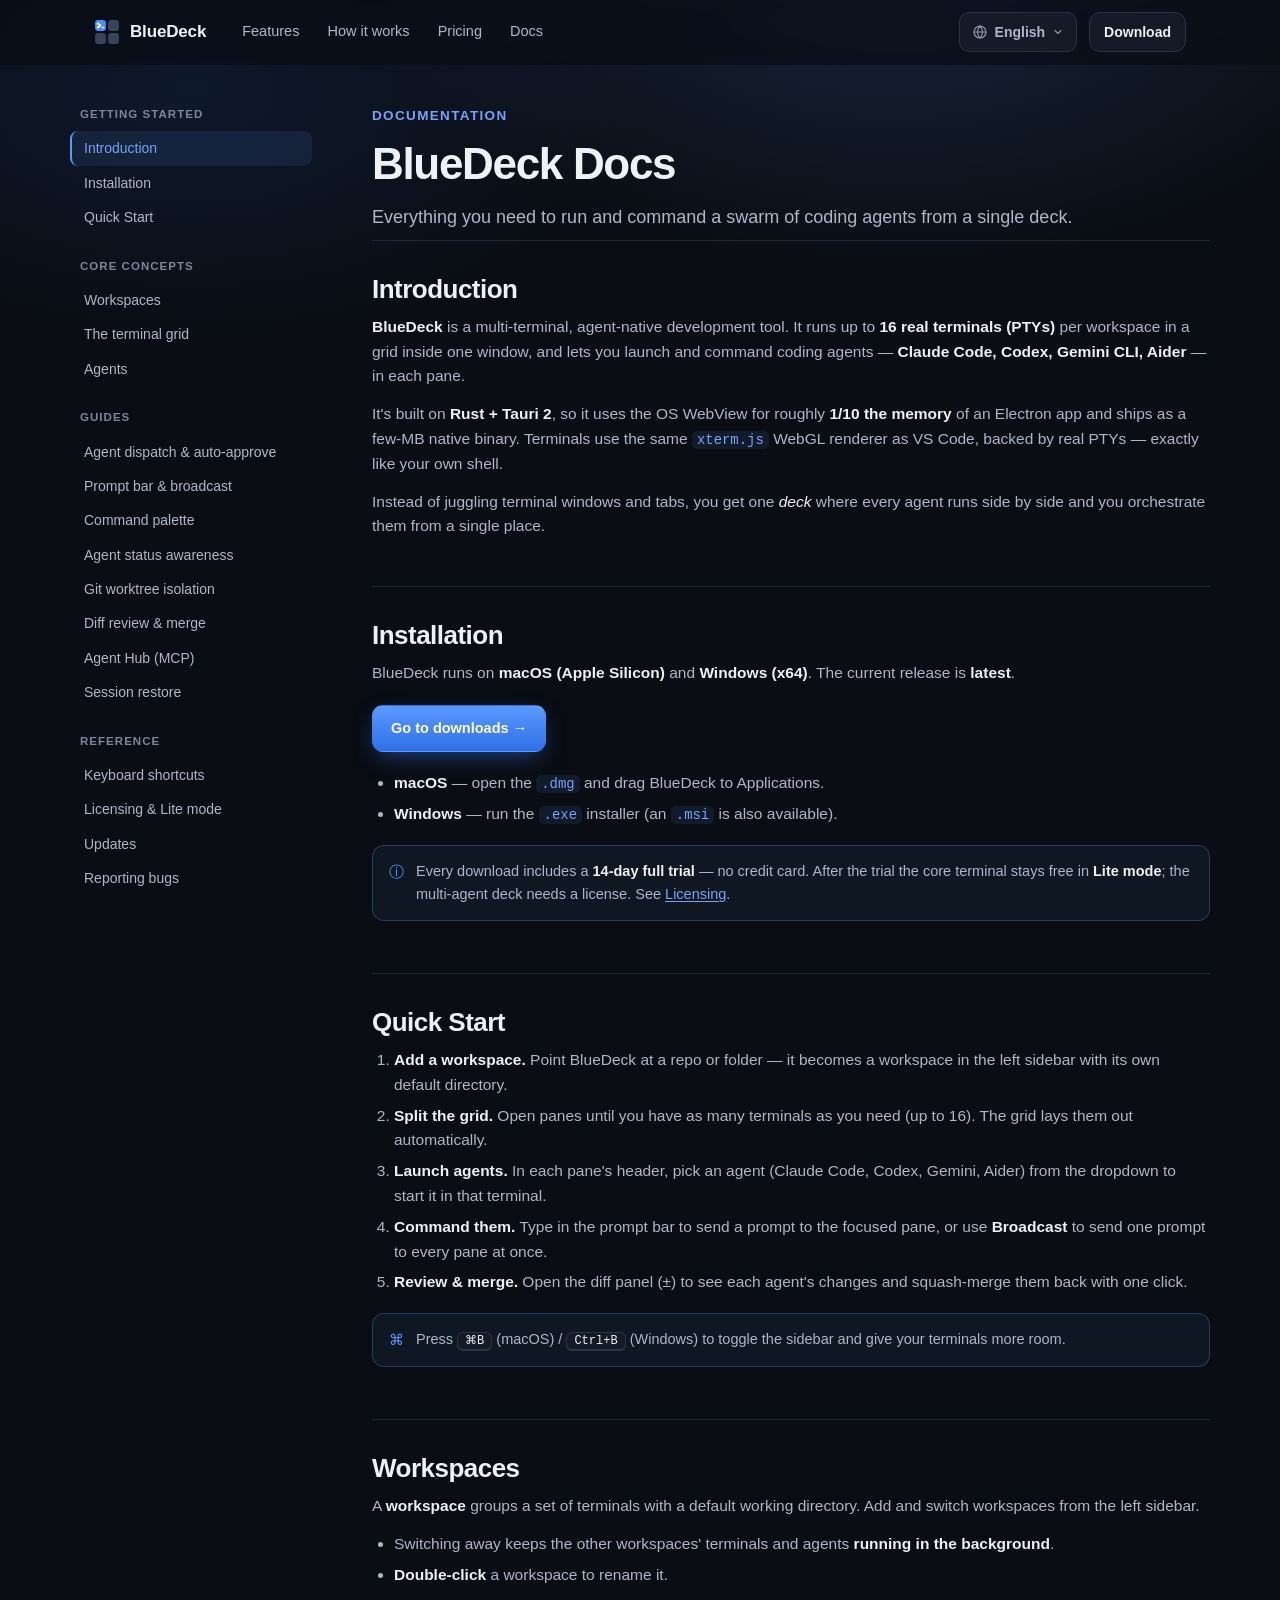
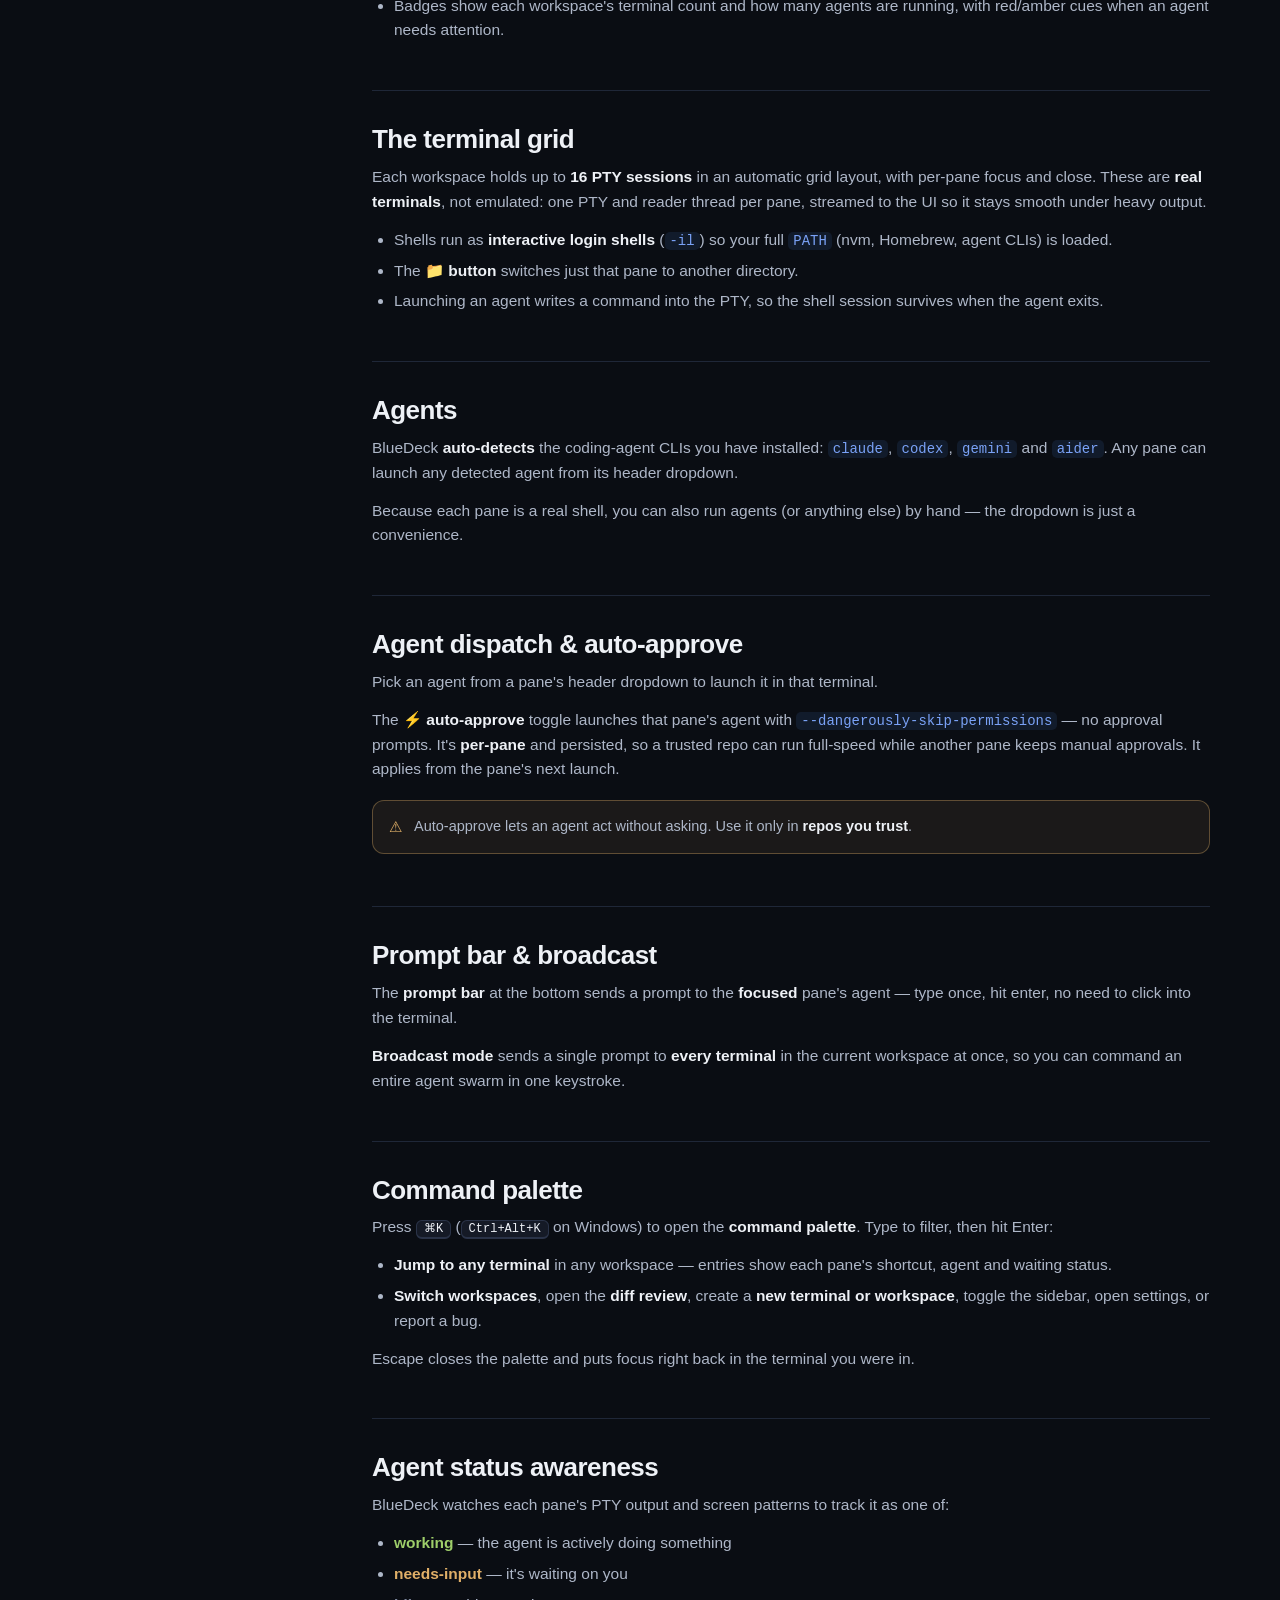
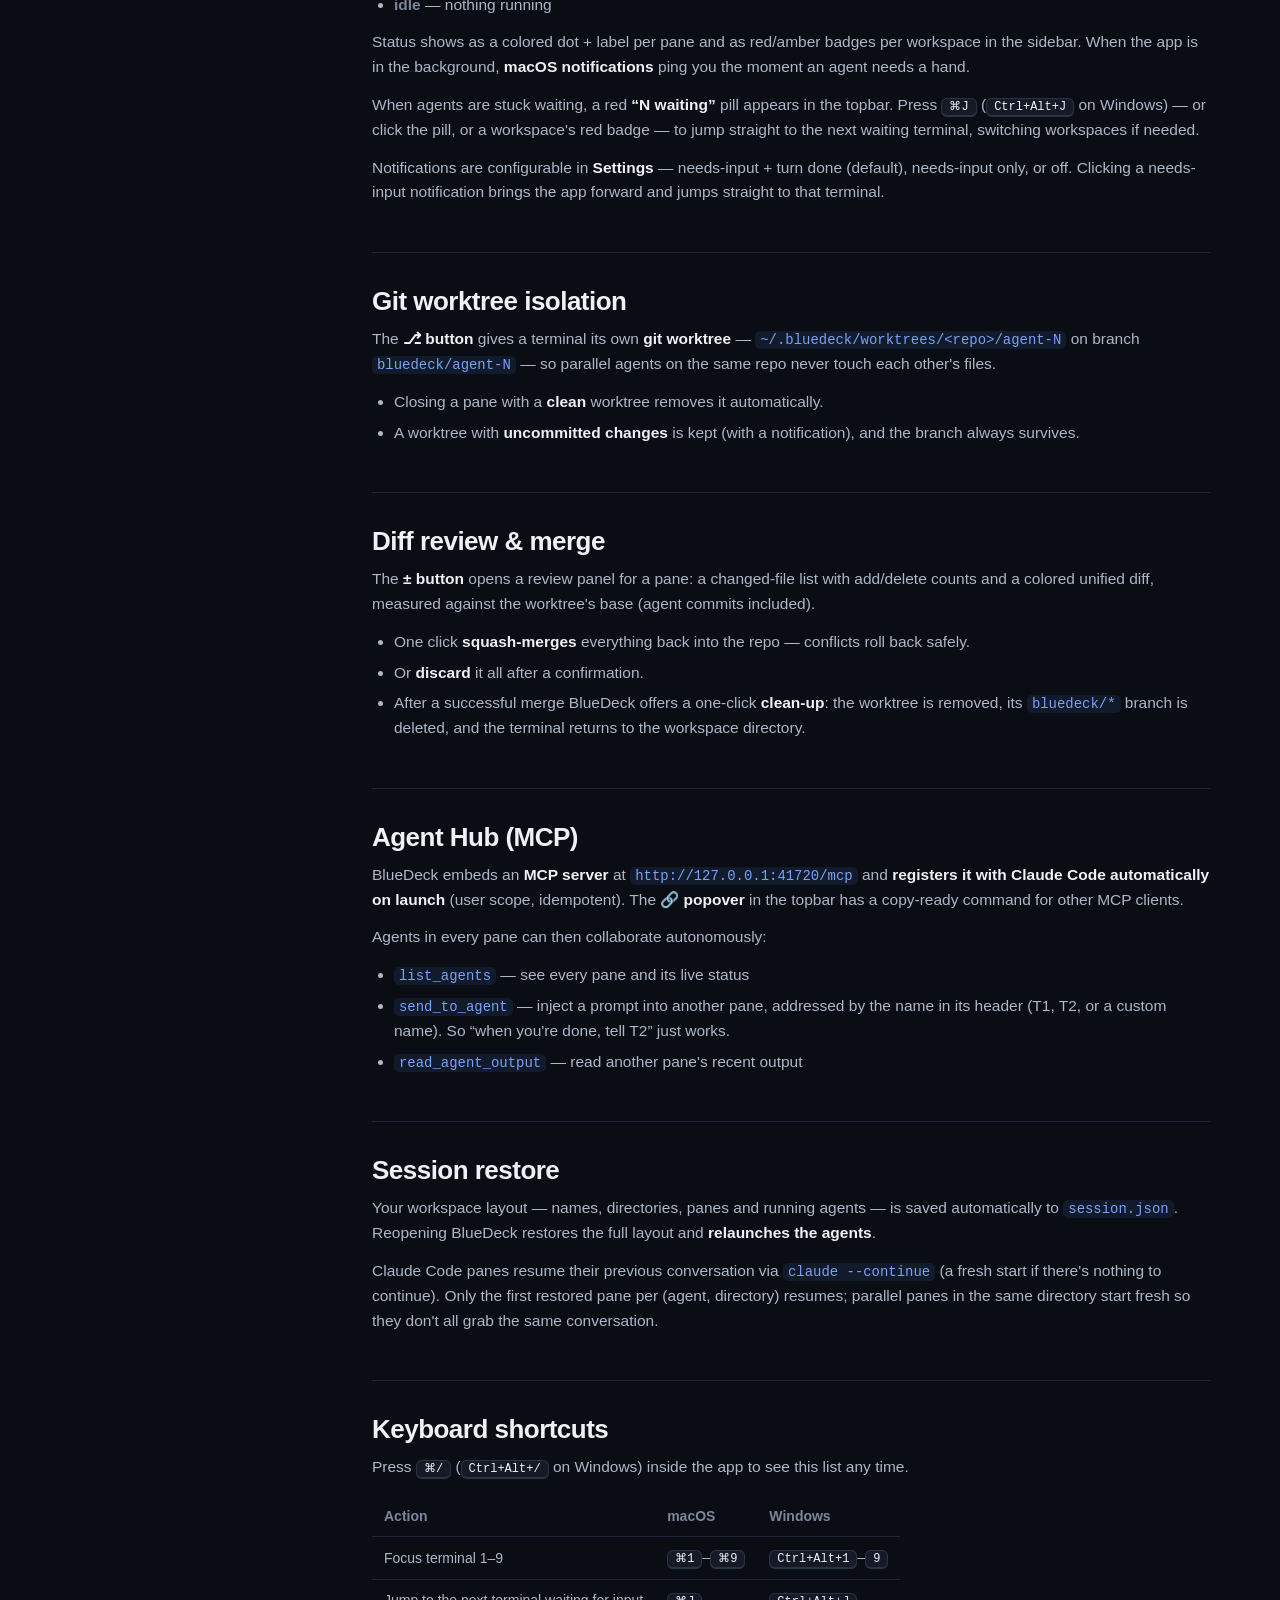
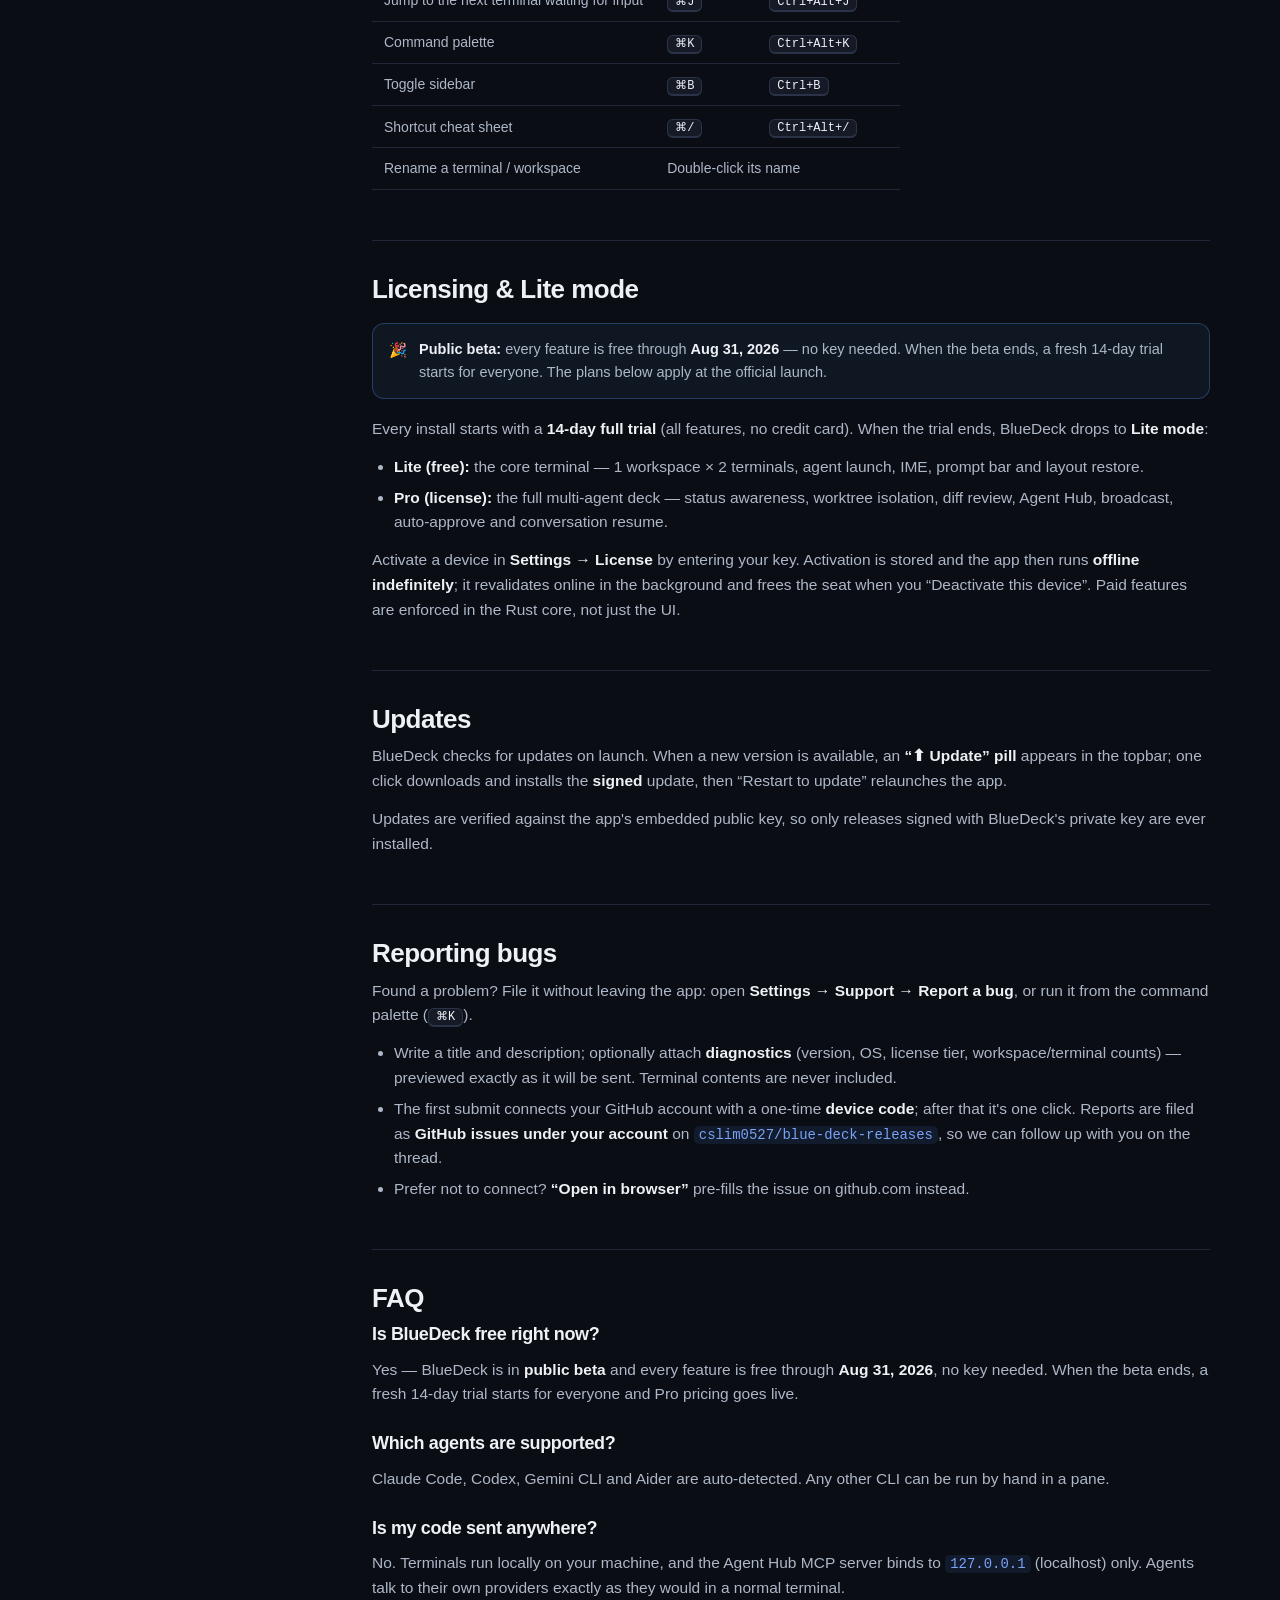
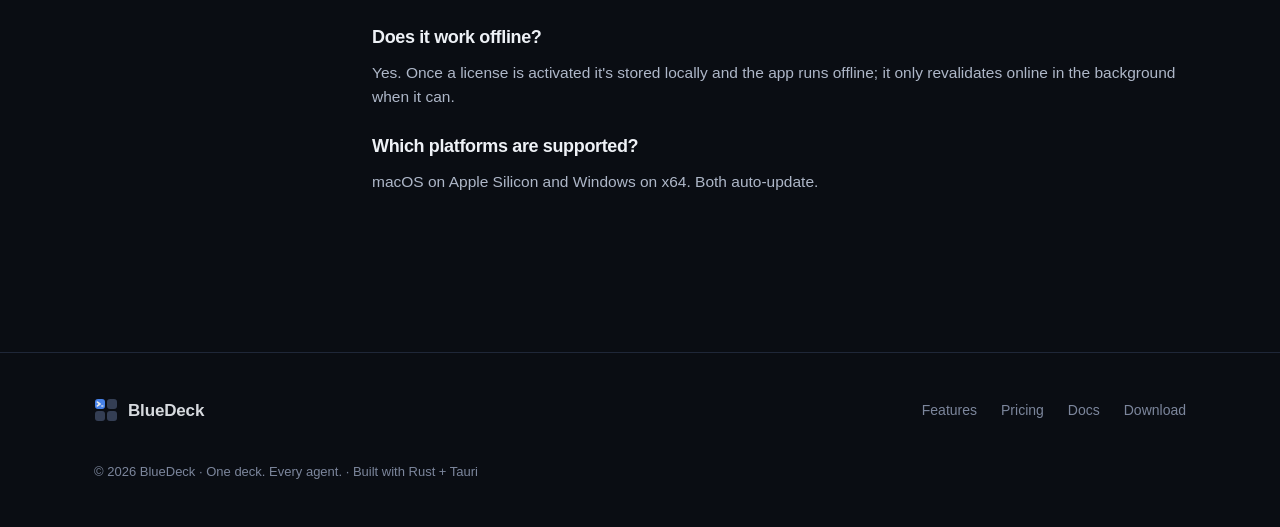
==== commit 14d01bd1: "Make every page beta-consistent and surface the attention features The hero note, pricing note, down" ====
--- a/docs.html
+++ b/docs.html
@@ -51,6 +51,11 @@
         "@type": "FAQPage",
         "@id": "https://cslim0527.github.io/bluedeck-site/docs.html#faq",
         "mainEntity": [
+          {
+            "@type": "Question",
+            "name": "Is BlueDeck free right now?",
+            "acceptedAnswer": { "@type": "Answer", "text": "Yes — BlueDeck is in public beta and every feature is free through Aug 31, 2026. When the beta ends, a fresh 14-day trial starts for everyone and Pro pricing goes live." }
+          },
           {
             "@type": "Question",
             "name": "Which agents does BlueDeck support?",
@@ -177,7 +182,7 @@
         </section>
         <section class="doc-sec" id="installation">
           <h2 data-i18n="docs.install.t">Installation</h2>
-          <div class="doc-body" data-i18n="docs.install.b"><p>BlueDeck runs on <b>macOS (Apple Silicon)</b> and <b>Windows (x64)</b>. The current release is <b><span class='js-version'>v0.1.12</span></b>.</p><p><a class='btn btn-primary' href='download.html'>Go to downloads →</a></p><ul><li><b>macOS</b> — open the <code>.dmg</code> and drag BlueDeck to Applications.</li><li><b>Windows</b> — run the <code>.exe</code> installer (an <code>.msi</code> is also available).</li></ul><div class='callout'><span class='ci'>ⓘ</span><span>Every download includes a <b>14-day full trial</b> — no credit card. After the trial the core terminal stays free in <b>Lite mode</b>; the multi-agent deck needs a license. See <a href='#licensing'>Licensing</a>.</span></div></div>
+          <div class="doc-body" data-i18n="docs.install.b"><p>BlueDeck runs on <b>macOS (Apple Silicon)</b> and <b>Windows (x64)</b>. The current release is <b><span class='js-version'>v0.1.14</span></b>.</p><p><a class='btn btn-primary' href='download.html'>Go to downloads →</a></p><ul><li><b>macOS</b> — open the <code>.dmg</code> and drag BlueDeck to Applications.</li><li><b>Windows</b> — run the <code>.exe</code> installer (an <code>.msi</code> is also available).</li></ul><div class='callout'><span class='ci'>ⓘ</span><span>Every download includes a <b>14-day full trial</b> — no credit card. After the trial the core terminal stays free in <b>Lite mode</b>; the multi-agent deck needs a license. See <a href='#licensing'>Licensing</a>.</span></div></div>
         </section>
         <section class="doc-sec" id="quickstart">
           <h2 data-i18n="docs.quick.t">Quick Start</h2>
@@ -236,7 +241,7 @@
         </section>
         <section class="doc-sec" id="licensing">
           <h2 data-i18n="docs.license.t">Licensing & Lite mode</h2>
-          <div class="doc-body" data-i18n="docs.license.b"><p>Every install starts with a <b>14-day full trial</b> (all features, no credit card). When the trial ends, BlueDeck drops to <b>Lite mode</b>:</p><ul><li><b>Lite (free):</b> the core terminal — 1 workspace × 2 terminals, agent launch, IME, prompt bar and layout restore.</li><li><b>Pro (license):</b> the full multi-agent deck — status awareness, worktree isolation, diff review, Agent Hub, broadcast, auto-approve and conversation resume.</li></ul><p>Activate a device in <b>Settings → License</b> by entering your key. Activation is stored and the app then runs <b>offline indefinitely</b>; it revalidates online in the background and frees the seat when you &ldquo;Deactivate this device&rdquo;. Paid features are enforced in the Rust core, not just the UI.</p></div>
+          <div class="doc-body" data-i18n="docs.license.b"><div class='callout'><span class='ci'>🎉</span><span><b>Public beta:</b> every feature is free through <b>Aug 31, 2026</b> — no key needed. When the beta ends, a fresh 14-day trial starts for everyone. The plans below apply at the official launch.</span></div><p>Every install starts with a <b>14-day full trial</b> (all features, no credit card). When the trial ends, BlueDeck drops to <b>Lite mode</b>:</p><ul><li><b>Lite (free):</b> the core terminal — 1 workspace × 2 terminals, agent launch, IME, prompt bar and layout restore.</li><li><b>Pro (license):</b> the full multi-agent deck — status awareness, worktree isolation, diff review, Agent Hub, broadcast, auto-approve and conversation resume.</li></ul><p>Activate a device in <b>Settings → License</b> by entering your key. Activation is stored and the app then runs <b>offline indefinitely</b>; it revalidates online in the background and frees the seat when you &ldquo;Deactivate this device&rdquo;. Paid features are enforced in the Rust core, not just the UI.</p></div>
         </section>
         <section class="doc-sec" id="updates">
           <h2 data-i18n="docs.updates.t">Updates</h2>
@@ -248,7 +253,7 @@
         </section>
         <section class="doc-sec" id="faq">
           <h2 data-i18n="docs.faq.t">FAQ</h2>
-          <div class="doc-body" data-i18n="docs.faq.b"><h3>Which agents are supported?</h3><p>Claude Code, Codex, Gemini CLI and Aider are auto-detected. Any other CLI can be run by hand in a pane.</p><h3>Is my code sent anywhere?</h3><p>No. Terminals run locally on your machine, and the Agent Hub MCP server binds to <code>127.0.0.1</code> (localhost) only. Agents talk to their own providers exactly as they would in a normal terminal.</p><h3>Does it work offline?</h3><p>Yes. Once a license is activated it's stored locally and the app runs offline; it only revalidates online in the background when it can.</p><h3>Which platforms are supported?</h3><p>macOS on Apple Silicon and Windows on x64. Both auto-update.</p></div>
+          <div class="doc-body" data-i18n="docs.faq.b"><h3>Is BlueDeck free right now?</h3><p>Yes — BlueDeck is in <b>public beta</b> and every feature is free through <b>Aug 31, 2026</b>, no key needed. When the beta ends, a fresh 14-day trial starts for everyone and Pro pricing goes live.</p><h3>Which agents are supported?</h3><p>Claude Code, Codex, Gemini CLI and Aider are auto-detected. Any other CLI can be run by hand in a pane.</p><h3>Is my code sent anywhere?</h3><p>No. Terminals run locally on your machine, and the Agent Hub MCP server binds to <code>127.0.0.1</code> (localhost) only. Agents talk to their own providers exactly as they would in a normal terminal.</p><h3>Does it work offline?</h3><p>Yes. Once a license is activated it's stored locally and the app runs offline; it only revalidates online in the background when it can.</p><h3>Which platforms are supported?</h3><p>macOS on Apple Silicon and Windows on x64. Both auto-update.</p></div>
         </section>
       </div>
     </div>
--- a/styles.css
+++ b/styles.css
@@ -393,3 +393,29 @@
   section { padding: 68px 0; }
   .os-cards { grid-template-columns: 1fr; }
 }
+
+/* public-beta badges */
+.beta-tag {
+  color: var(--green, #9ece6a);
+  font-weight: 700;
+  letter-spacing: 0.5px;
+}
+
+.beta-note {
+  margin-top: 14px;
+  display: inline-block;
+  padding: 8px 16px;
+  border: 1px solid rgba(158, 206, 106, 0.45);
+  border-radius: 999px;
+  background: rgba(158, 206, 106, 0.1);
+  color: var(--green, #9ece6a);
+  font-size: 14px;
+  font-weight: 600;
+}
+
+.deck-pill.warn {
+  color: #f7768e;
+  border-color: rgba(247, 118, 142, 0.5);
+  background: rgba(247, 118, 142, 0.1);
+  animation: pulse 1s ease-in-out infinite;
+}
